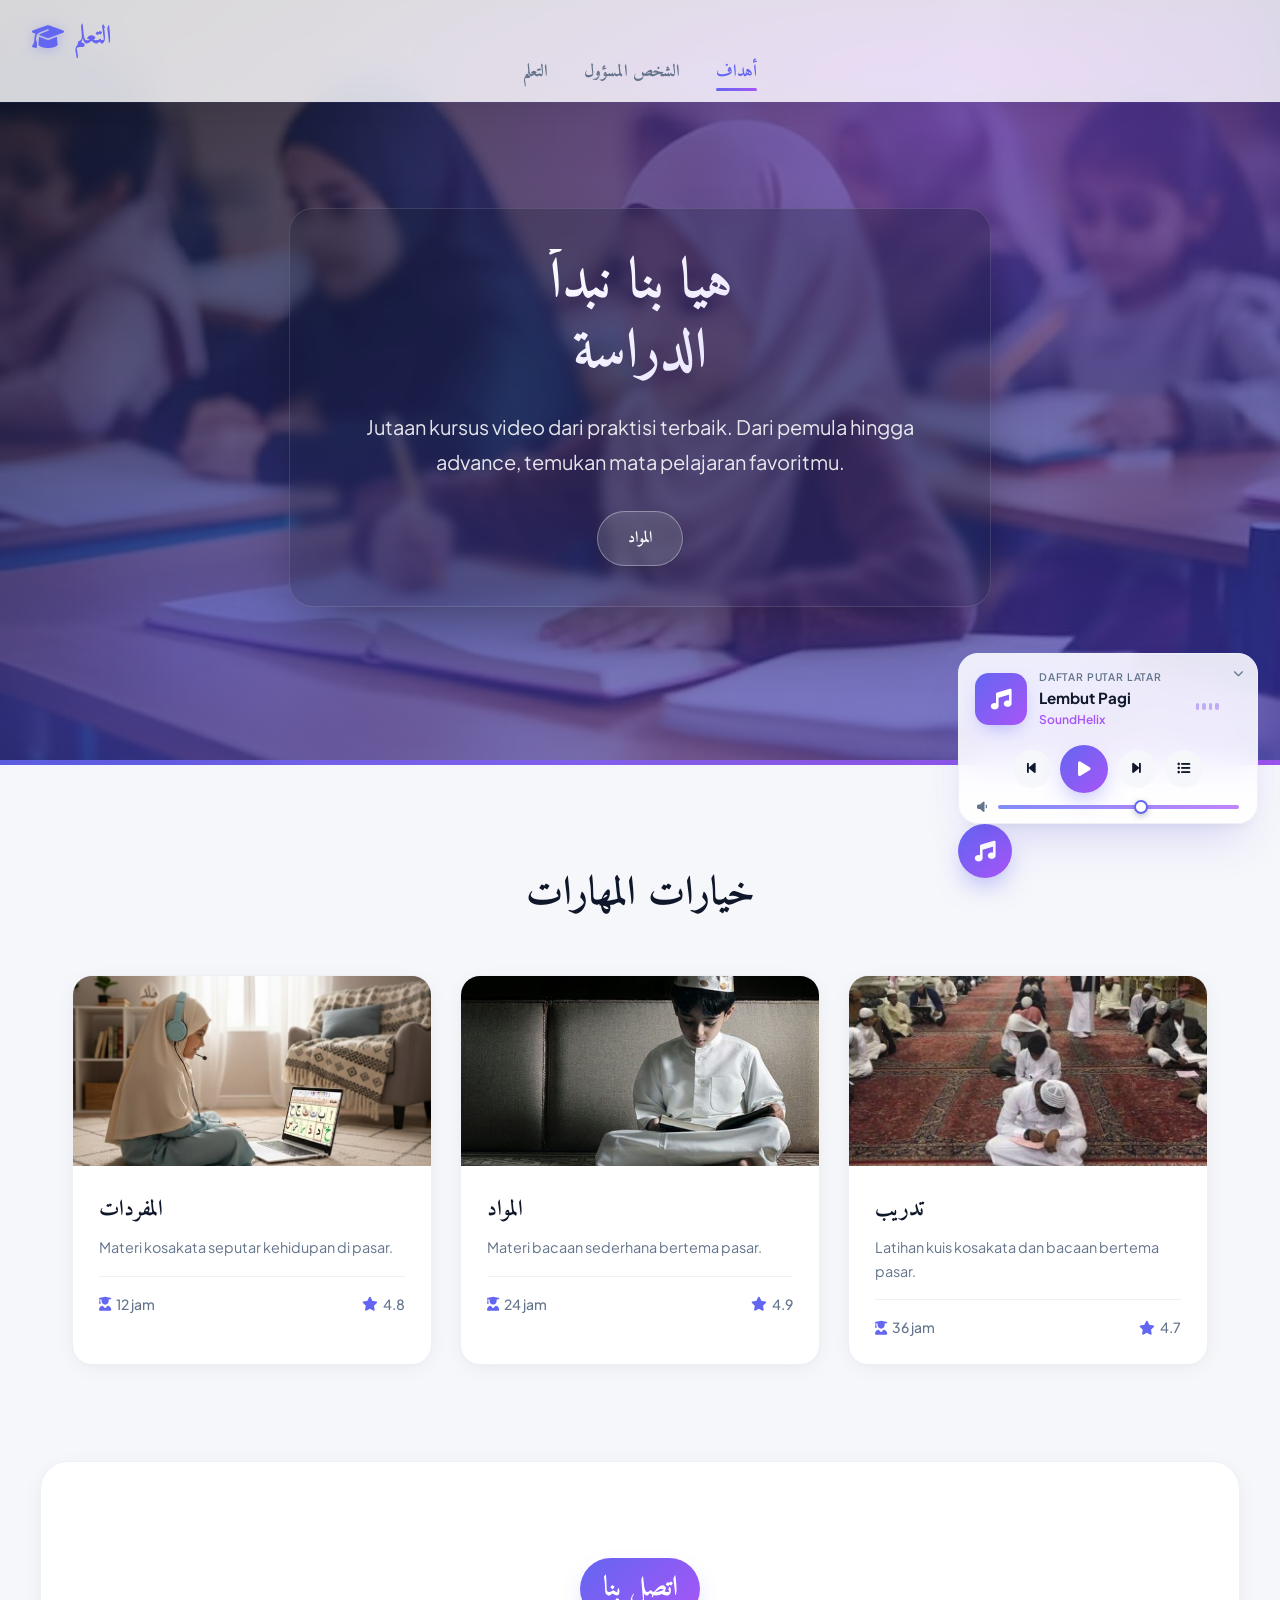
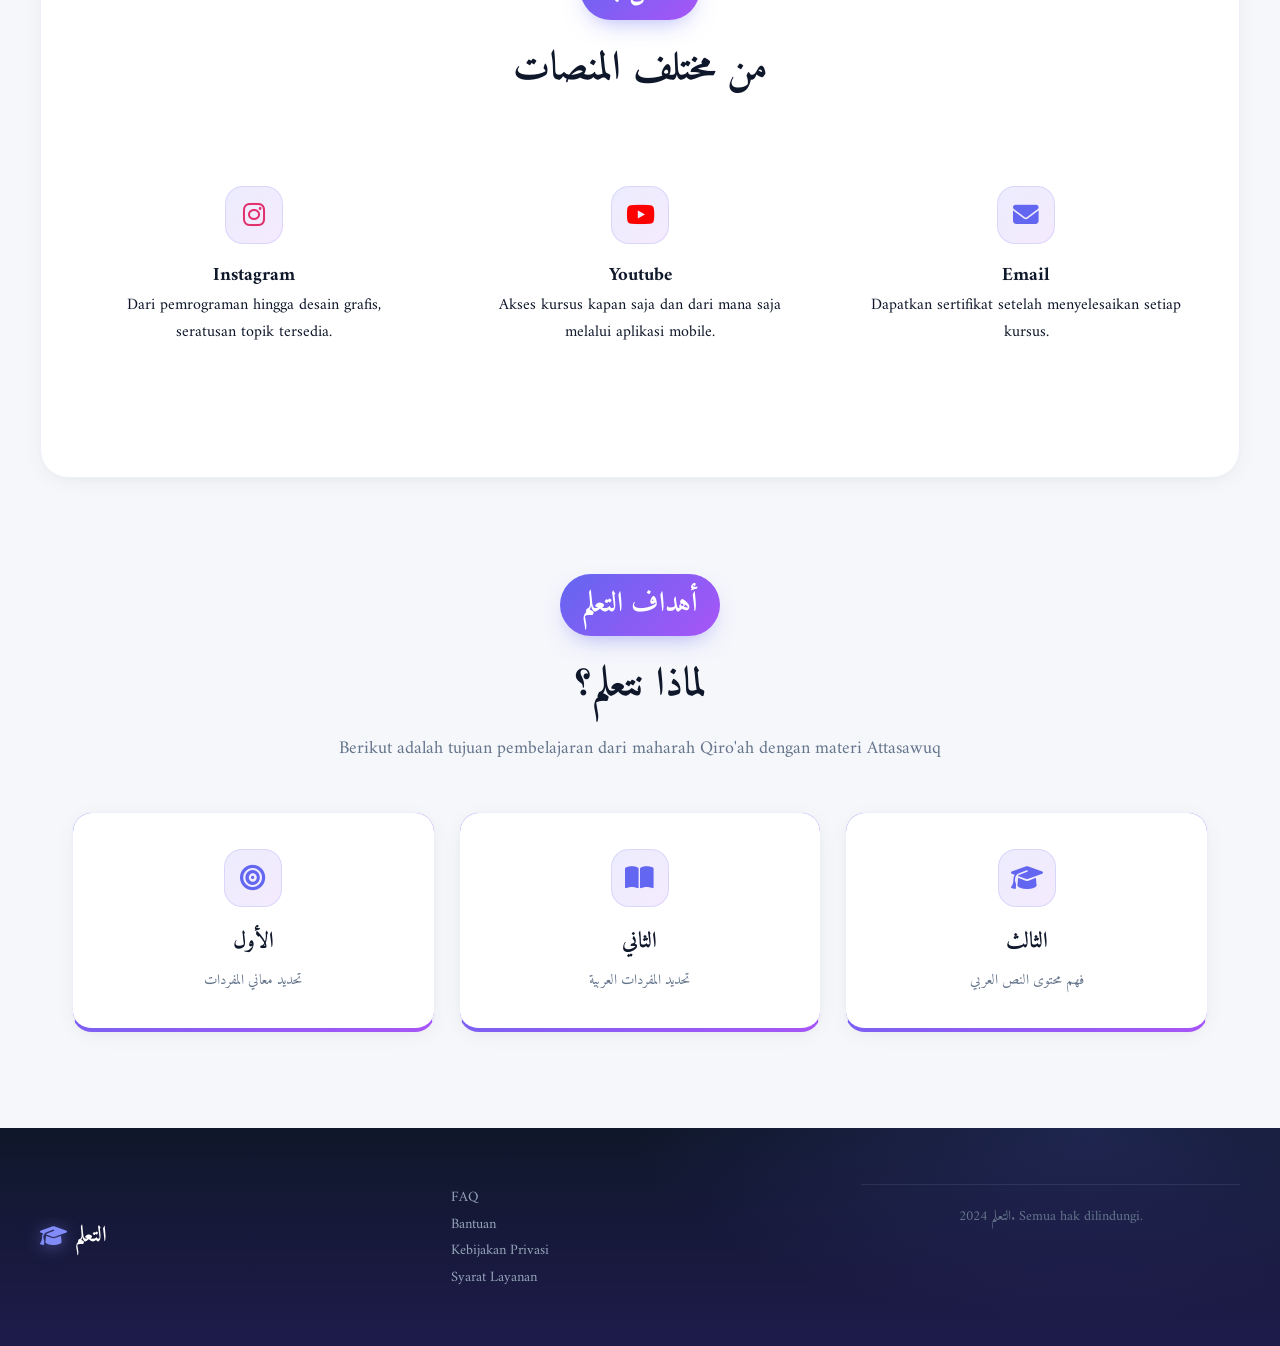
==== index.html @ 8957073c "first commit" ====
<!DOCTYPE html>
<html lang="id">
<head>
    <meta charset="UTF-8">
    <meta name="viewport" content="width=device-width, initial-scale=1.0">
    <title>Belajar Bersama - Platform Pembelajaran</title>
    <link rel="stylesheet" href="css/style.css">
    <link rel="stylesheet" href="https://cdnjs.cloudflare.com/ajax/libs/font-awesome/6.4.0/css/all.min.css">
</head>
<body>
    <!-- Navigation -->
    <nav class="navbar">
        <div class="logo">
            <i class="fa-solid fa-graduation-cap"></i>
            التعلم
        </div>
        <ul class="nav-links">
            <li><a href="#courses">التعلم</a></li>
            <li><a href="#features">الشخص المسؤول</a></li>
            <li><a href="#about">أهداف</a></li>
        </ul>
    </nav>

    <!-- Hero Section -->
    <header class="hero">
        <div class="hero-content">
            <h1> هيا بنا نبدأ <br> الدراسة </h1>
            <p>Jutaan kursus video dari praktisi terbaik. Dari pemula hingga advance, temukan mata pelajaran favoritmu.</p>
            <div class="hero-buttons">
                <a href="#courses" class="btn-primary">المواد</a>
            </div>
    </header>

    <!-- Courses Section -->
    <section class="courses" id="courses">
        <div class="section-header">
            <h2>خيارات المهارات</h2>
        </div>
        <div class="courses-grid">
            <article class="course-card">
                <a href="kosakata-pasar.html" class="course-link">
                    <div class="course-image">
                        <img src="images/Istima'.jpeg" alt="المفردات" style="width: 100%; height: 100%; object-fit: cover;">
                    </div>
                    <div class="course-info">
                        <h3>المفردات</h3>
                        <p>Materi kosakata seputar kehidupan di pasar.</p>
                        <div class="course-meta">
                            <span><i class="fa-solid fa-user-graduate"></i> 12 jam</span>
                            <span><i class="fa-solid fa-star"></i> 4.8</span>
                        </div>
                    </div>
                </a>
            </article>
            <article class="course-card">
                <a href="bacaan-pasar.html" class="course-link">
                    <div class="course-image">
                        <img src="images/Qiro'ah.jpeg" alt="المواد" style="width: 100%; height: 100%; object-fit: cover;">
                    </div>
                    <div class="course-info">
                        <h3>المواد</h3>
                        <p>Materi bacaan sederhana bertema pasar.</p>
                        <div class="course-meta">
                            <span><i class="fa-solid fa-user-graduate"></i> 24 jam</span>
                            <span><i class="fa-solid fa-star"></i> 4.9</span>
                        </div>
                    </div>
                </a>
            </article>
            <article class="course-card">
                <a href="latihan-pasar.html" class="course-link">
                    <div class="course-image">
                        <img src="images/Latihan.jpeg" alt="تدريب" style="width: 100%; height: 100%; object-fit: cover;">
                    </div>
                    <div class="course-info">
                        <h3>تدريب</h3>
                        <p>Latihan kuis kosakata dan bacaan bertema pasar.</p>
                        <div class="course-meta">
                            <span><i class="fa-solid fa-user-graduate"></i> 36 jam</span>
                            <span><i class="fa-solid fa-star"></i> 4.7</span>
                        </div>
                    </div>
                </a>
            </article>
        </div>
    </section>

    <!-- Features Section -->
    <section class="features" id="features">
        <div class="section-header">
            <span class="section-tag">اتصل بنا</span>
            <h2>من مختلف المنصات</h2>
        </div>
        <div class="features-grid">
            <div class="feature-card">
                <a href="https://www.instagram.com/mpba.b_2526/" class="feature-link">
                    <div class="feature-icon">
                        <i class="fa-brands fa-instagram"></i>
                    </div>
                    <h3>Instagram</h3>
                    <p>Dari pemrograman hingga desain grafis, seratusan topik tersedia.</p>
                </a>
            </div>
            <div class="feature-card">
                <a href="https://www.youtube.com/@mpbaB2025-i2n" class="feature-link">
                    <div class="feature-icon">
                        <i class="fa-brands fa-youtube"></i>
                    </div>
                    <h3>Youtube</h3>
                    <p>Akses kursus kapan saja dan dari mana saja melalui aplikasi mobile.</p>
                </a>
            </div>
            <div class="feature-card">
                <a href="mailto:25mpba@gmail.com" class="feature-link">
                    <div class="feature-icon">
                        <i class="fa-solid fa-envelope"></i>
                    </div>
                    <h3>Email</h3>
                    <p>Dapatkan sertifikat setelah menyelesaikan setiap kursus.</p>
                </a>
            </div>
        </div>
    </section>

    <!-- About Section -->
    <section class="about" id="about">
        <div class="section-header">
            <span class="section-tag">أهداف التعلم</span>
            <h2>لماذا نتعلم؟</h2>
            <p class="about-intro">Berikut adalah tujuan pembelajaran dari maharah Qiro'ah dengan materi Attasawuq</p>
        </div>
        <div class="about-grid">
            <div class="about-card">
                <div class="feature-icon">
                    <i class="fa-solid fa-bullseye"></i>
                </div>
                <h3>الأول</h3>
                <p>تحديد معاني المفردات</p>
            </div>
            <div class="about-card">
                <div class="feature-icon">
                    <i class="fa-solid fa-book-open"></i>
                </div>
                <h3>الثاني</h3>
                <p>تحديد المفردات العربية</p>
            </div>
            <div class="about-card">
                <div class="feature-icon">
                    <i class="fa-solid fa-graduation-cap"></i>
                </div>
                <h3>الثالث</h3>
                <p>فهم محتوى النص العربي</p>
            </div>
        </div>
    </section>

    <!-- Footer -->
    <footer>
        <div class="footer-content">
            <div class="footer-logo">
                <i class="fa-solid fa-graduation-cap"></i>
                التعلم
            </div>
            <ul class="footer-links">
                <li><a href="#">FAQ</a></li>
                <li><a href="#">Bantuan</a></li>
                <li><a href="#">Kebijakan Privasi</a></li>
                <li><a href="#">Syarat Layanan</a></li>
            </ul>
            <p class="footer-copyright">2024 التعلم. Semua hak dilindungi.</p>
        </div>
    </footer>

    <nav class="nav-toggle" id="navToggle">
        <span></span>
        <span></span>
        <span></span>
    </nav>

    <script>
        // Mobile navigation toggle
        const navToggle = document.querySelector('.nav-toggle');
        const navLinks = document.querySelector('.nav-links');

        if (navToggle) {
            navToggle.addEventListener('click', () => {
                navLinks.classList.toggle('active');
            });
        }

        // Navbar: tandai menu aktif saat diklik
        const navAnchors = document.querySelectorAll('.nav-links a[href^="#"]:not([href="#"])');

        navAnchors.forEach((anchor) => {
            anchor.addEventListener('click', function () {
                navAnchors.forEach((a) => a.classList.remove('active'));
                this.classList.add('active');
            });
        });

        // Scroll spy: sorot menu otomatis sesuai section yang sedang terlihat
        const spySections = document.querySelectorAll('#courses, #features, #about');

        const observer = new IntersectionObserver((entries) => {
            entries.forEach((entry) => {
                if (entry.isIntersecting) {
                    const id = entry.target.id;
                    navAnchors.forEach((a) => {
                        a.classList.toggle('active', a.getAttribute('href') === '#' + id);
                    });
                }
            });
        }, { rootMargin: '-45% 0px -45% 0px' });

        spySections.forEach((section) => observer.observe(section));
    </script>
    <script src="js/music-player.js"></script>
</body>
</html>
---- css/style.css ----
/* ============================================================
   SISTEM DESAIN — Belajar Bersama
   Font: Amiri (Arab) + Plus Jakarta Sans (Latin)
   ============================================================ */
@import url('https://fonts.googleapis.com/css2?family=Amiri:wght@400;700&family=Plus+Jakarta+Sans:wght@400;500;600;700;800&display=swap');

:root {
    /* Warna brand */
    --primary-color: #6366f1;
    --primary-deep: #4f46e5;
    --secondary-color: #a855f7;
    --accent-color: #ec4899;
    --bg-color: #f6f7fb;
    --text-color: #0f172a;
    --text-light: #64748b;
    --card-bg: #ffffff;
    --border-soft: #eef0f8;

    /* Gradien brand */
    --gradient: linear-gradient(135deg, #6366f1 0%, #a855f7 100%);
    --gradient-soft: linear-gradient(135deg, rgba(99,102,241,0.12), rgba(168,85,247,0.12));

    /* Bayangan lembut berlapis */
    --shadow: 0 4px 24px -6px rgba(15, 23, 42, 0.08), 0 2px 8px -4px rgba(15, 23, 42, 0.04);
    --shadow-lg: 0 24px 48px -16px rgba(79, 70, 229, 0.22), 0 8px 16px -8px rgba(15, 23, 42, 0.08);

    /* Kurva transisi halus */
    --ease: cubic-bezier(0.22, 1, 0.36, 1);
}

* {
    box-sizing: border-box;
    margin: 0;
    padding: 0;
}

html {
    font-family: 'Plus Jakarta Sans', 'Segoe UI', Tahoma, Geneva, Verdana, sans-serif;
    scroll-behavior: smooth;
    scroll-padding-top: 90px; /* anchor tidak tertutup navbar */
}

body {
    background-color: var(--bg-color);
    color: var(--text-color);
    line-height: 1.65;
    -webkit-font-smoothing: antialiased;
}

/* Seleksi teks & fokus aksesibel */
::selection {
    background: #c7d2fe;
    color: #1e1b4b;
}

a:focus-visible,
button:focus-visible,
input:focus-visible,
label.quiz-option:focus-within {
    outline: 3px solid rgba(99, 102, 241, 0.45);
    outline-offset: 2px;
    border-radius: 8px;
}

/* Scrollbar kustom */
::-webkit-scrollbar {
    width: 10px;
}
::-webkit-scrollbar-track {
    background: #eef0f8;
}
::-webkit-scrollbar-thumb {
    background: linear-gradient(#818cf8, #c084fc);
    border-radius: 999px;
    border: 2px solid #eef0f8;
}

/* ============================================================
   NAVBAR — kaca buram modern
   ============================================================ */
.navbar {
    background: rgba(255, 255, 255, 0.82);
    backdrop-filter: blur(16px) saturate(180%);
    -webkit-backdrop-filter: blur(16px) saturate(180%);
    padding: 1rem 2rem;
    box-shadow: 0 1px 0 rgba(99, 102, 241, 0.08), 0 8px 32px -12px rgba(15, 23, 42, 0.1);
    position: fixed;
    width: 100%;
    top: 0;
    z-index: 100;
}

.navbar-container {
    max-width: 1200px;
    margin: 0 auto;
    display: flex;
    justify-content: space-between;
    align-items: center;
}

/* Memaksa area logo dan tombol mengambil porsi yang sama,
   sehingga bagian .nav-links terdorong sempurna ke tengah */
.logo {
    flex: 1;
    font-size: 1.6rem;
    font-weight: 700;
    display: flex;
    align-items: center;
    gap: 0.6rem;
    font-family: 'Amiri', serif;
    background: var(--gradient);
    -webkit-background-clip: text;
    -webkit-text-fill-color: transparent;
    background-clip: text;
}

.logo i {
    -webkit-text-fill-color: var(--primary-color);
    filter: drop-shadow(0 2px 6px rgba(99, 102, 241, 0.35));
}

.nav-links {
    display: flex;
    gap: 2.25rem;
    list-style: none;
    justify-content: center;
    flex: 2;
    font-family: 'Amiri', serif;
}

/* Mengatur agar tombol login mentok ke kanan */
.navbar-container .btn-login,
.navbar-container div:last-child {
    flex: 1;
    display: flex;
    justify-content: flex-end;
}

.nav-toggle {
    display: none;
    flex-direction: column;
    gap: 5px;
    cursor: pointer;
    padding: 0.5rem;
}

.nav-toggle span {
    display: block;
    width: 25px;
    height: 3px;
    background: var(--gradient);
    border-radius: 999px;
    transition: all 0.3s ease;
}

.nav-toggle span:nth-child(1) {
    transform: rotate(45deg) translate(5px, 5px);
}

.nav-toggle span:nth-child(2) {
    opacity: 0;
}

.nav-toggle span:nth-child(3) {
    transform: rotate(-45deg) translate(7px, -6px);
}

@media (max-width: 768px) {
    .nav-links {
        display: none;
        position: absolute;
        top: 100%;
        left: 0;
        width: 100%;
        background: rgba(255, 255, 255, 0.95);
        backdrop-filter: blur(16px);
        -webkit-backdrop-filter: blur(16px);
        padding: 1.25rem;
        flex-direction: column;
        gap: 1rem;
        box-shadow: 0 16px 32px -12px rgba(15, 23, 42, 0.15);
    }

    .nav-links.active {
        display: flex;
    }

    .nav-toggle {
        display: flex;
    }
}

.nav-links a {
    text-decoration: none;
    color: var(--text-light);
    font-weight: 600;
    font-size: 1.0625rem;
    transition: color 0.3s var(--ease);
    position: relative;
    padding-bottom: 4px;
}

/* Garis bawah animasi dari tengah */
.nav-links a::after {
    content: '';
    position: absolute;
    bottom: 0;
    left: 0;
    width: 100%;
    height: 2.5px;
    background: var(--gradient);
    border-radius: 999px;
    transform: scaleX(0);
    transform-origin: center;
    transition: transform 0.3s var(--ease);
}

.nav-links a:hover {
    color: var(--primary-color);
}

.nav-links a:hover::after {
    transform: scaleX(1);
}

/* Menu aktif (terpilih) — tetap tersorot meski kursor berpindah */
.nav-links a.active {
    color: var(--primary-color);
    font-weight: 700;
}

.nav-links a.active::after {
    transform: scaleX(1);
    height: 3px;
}

/* Sembunyikan tombol login (tidak dipakai lagi) */
.btn-login,
.nav-links .btn-login,
.navbar-container .btn-login,
.navbar-container div:last-child {
    display: none;
}

/* ============================================================
   HERO — foto dengan lapisan gradien bertingkat
   ============================================================ */
.hero {
    /* Lapisan: sorotan ungu + gelap agar teks terbaca + foto */
    background-image:
        radial-gradient(1100px 520px at 75% 15%, rgba(168, 85, 247, 0.4), transparent 62%),
        radial-gradient(800px 420px at 15% 85%, rgba(99, 102, 241, 0.35), transparent 60%),
        linear-gradient(160deg, rgba(15, 23, 42, 0.78) 0%, rgba(67, 56, 202, 0.6) 100%),
        url('../images/1098033952929674237.jpeg');
    background-size: cover;
    background-repeat: no-repeat;
    background-position: center;

    display: flex;
    align-items: center;
    padding: 120px 50px 70px;
    min-height: 85vh;
    color: white;
    position: relative;
    overflow: hidden;
}

/* Garis dekoratif halus di dasar hero */
.hero::after {
    content: '';
    position: absolute;
    bottom: 0;
    left: 0;
    right: 0;
    height: 5px;
    background: var(--gradient);
    opacity: 0.85;
}

.hero-content {
    max-width: 800px;
    margin: 0 auto;
    text-align: center;
    padding: 2.5rem;
    background: rgba(15, 23, 42, 0.25);
    backdrop-filter: blur(6px);
    -webkit-backdrop-filter: blur(6px);
    border: 1px solid rgba(255, 255, 255, 0.12);
    border-radius: 24px;
    box-shadow: 0 32px 64px -24px rgba(0, 0, 0, 0.45);
}

.hero-content h1 {
    font-size: 3.5rem;
    line-height: 1.25;
    margin-bottom: 1.25rem;
    font-weight: 800;
    background: linear-gradient(135deg, #ffffff 20%, #ddd6fe 100%);
    -webkit-background-clip: text;
    -webkit-text-fill-color: transparent;
    background-clip: text;
    font-family: 'Amiri', serif;
    text-shadow: none;
}

.hero-content p {
    font-size: 1.25rem;
    margin-bottom: 2rem;
    max-width: 620px;
    margin-left: auto;
    margin-right: auto;
    color: rgba(255, 255, 255, 0.88);
    line-height: 1.75;
}

.hero-buttons {
    display: flex;
    gap: 1rem;
    justify-content: center;
    flex-wrap: wrap;
}

.btn-primary {
    background: rgba(255, 255, 255, 0.14);
    color: white;
    padding: 0.85rem 1.9rem;
    border-radius: 999px;
    font-weight: 600;
    text-decoration: none;
    backdrop-filter: blur(10px);
    border: 1px solid rgba(255, 255, 255, 0.35);
    transition: all 0.35s var(--ease);
    font-family: 'Amiri', serif;
    box-shadow: 0 8px 24px -8px rgba(0, 0, 0, 0.3);
}

.btn-primary:hover {
    transform: translateY(-3px);
    background: rgba(255, 255, 255, 0.24);
    box-shadow: 0 16px 32px -10px rgba(0, 0, 0, 0.35);
}

/* Hero Image */
.hero-img {
    width: 100%;
    max-width: 500px;
    margin: 0 auto;
    display: block;
}

.hero-img svg {
    width: 100%;
    height: auto;
    filter: drop-shadow(0 20px 20px rgba(0, 0, 0, 0.2));
}

/* ============================================================
   HEADER HALAMAN MATERI (vocab-hero)
   ============================================================ */
.vocab-hero {
    background:
        radial-gradient(700px 320px at 85% 0%, rgba(236, 72, 153, 0.28), transparent 60%),
        radial-gradient(600px 300px at 10% 100%, rgba(99, 102, 241, 0.4), transparent 60%),
        linear-gradient(135deg, #4f46e5 0%, #7c3aed 55%, #a855f7 100%);
    padding: 8.5rem 2rem 4.5rem;
    text-align: center;
    color: white;
    position: relative;
    overflow: hidden;
}

/* Garis gradien di dasar header */
.vocab-hero::after {
    content: '';
    position: absolute;
    bottom: 0;
    left: 0;
    right: 0;
    height: 4px;
    background: linear-gradient(90deg, #ec4899, #a855f7, #6366f1);
}

.vocab-hero-content {
    max-width: 720px;
    margin: 0 auto;
    position: relative;
}

.vocab-hero h1 {
    font-size: 3.125rem;
    font-weight: 800;
    margin: 1.1rem 0;
    font-family: 'Amiri', serif;
    background: linear-gradient(135deg, #ffffff 30%, #e9d5ff 100%);
    -webkit-background-clip: text;
    -webkit-text-fill-color: transparent;
    background-clip: text;
}

.vocab-hero p {
    font-size: 1.125rem;
    margin-bottom: 2rem;
    color: rgba(255, 255, 255, 0.88);
    line-height: 1.75;
}

.btn-return {
    display: inline-flex;
    align-items: center;
    gap: 0.5rem;
    background: rgba(255, 255, 255, 0.14);
    color: white;
    padding: 0.85rem 1.9rem;
    border-radius: 999px;
    font-weight: 600;
    text-decoration: none;
    backdrop-filter: blur(10px);
    border: 1px solid rgba(255, 255, 255, 0.35);
    transition: all 0.35s var(--ease);
    box-shadow: 0 8px 24px -8px rgba(0, 0, 0, 0.25);
}

.btn-return:hover {
    background: rgba(255, 255, 255, 0.26);
    transform: translateY(-3px);
}

/* ============================================================
   JUDUL SECTION & TAG
   ============================================================ */
.section-header {
    text-align: center;
    margin-bottom: 3rem;
}

.section-tag {
    display: inline-block;
    padding: 0.5rem 1.4rem;
    background: var(--gradient);
    color: white;
    border-radius: 999px;
    font-size: 1.75rem;
    font-weight: 700;
    text-transform: uppercase;
    margin-bottom: 1rem;
    box-shadow: 0 10px 24px -10px rgba(99, 102, 241, 0.55);
    font-family: 'Amiri', serif;
}

.section-header h2 {
    font-size: 2.5rem;
    margin-bottom: 0.5rem;
    font-family: 'Amiri', serif;
    color: var(--text-color);
}

/* ============================================================
   COURSES
   ============================================================ */
.courses {
    padding: 6rem 2rem;
    max-width: 1200px;
    margin: 0 auto;
}

.courses-grid {
    display: grid;
    grid-template-columns: repeat(auto-fit, minmax(300px, 1fr));
    gap: 1.75rem;
}

.course-card {
    background-color: var(--card-bg);
    border-radius: 20px;
    overflow: hidden;
    box-shadow: var(--shadow);
    border: 1px solid var(--border-soft);
    transition: transform 0.35s var(--ease), box-shadow 0.35s var(--ease);
}

.course-card:hover {
    transform: translateY(-8px);
    box-shadow: var(--shadow-lg);
}

/* Link yang membungkus seluruh isi kartu kursus */
.course-link {
    display: block;
    text-decoration: none;
    color: inherit;
}

.course-link:hover {
    color: inherit;
}

.course-image {
    height: 190px;
    background: linear-gradient(135deg, #eef2ff, #faf5ff);
    display: flex;
    align-items: center;
    justify-content: center;
    color: var(--text-light);
    font-size: 2rem;
    position: relative;
    overflow: hidden;
}

/* Kilau halus pada area gambar */
.course-image::after {
    content: '';
    position: absolute;
    inset: 0;
    background: radial-gradient(400px 160px at 80% 0%, rgba(168, 85, 247, 0.12), transparent 70%);
}

.course-image img {
    position: relative;
    z-index: 1;
}

.course-image i {
    margin: 0;
    position: relative;
    z-index: 1;
}

.course-info {
    padding: 1.6rem 1.6rem 1.5rem;
}

.course-info h3 {
    font-size: 1.375rem;
    margin-bottom: 0.5rem;
    color: var(--text-color);
    font-family: 'Amiri', serif;
}

.course-info p {
    color: var(--text-light);
    font-size: 0.9rem;
    margin-bottom: 1rem;
}

.course-meta {
    display: flex;
    justify-content: space-between;
    align-items: center;
    margin-top: 1rem;
    padding-top: 1rem;
    border-top: 1px solid var(--border-soft);
}

.course-meta span {
    display: flex;
    align-items: center;
    gap: 0.35rem;
    color: var(--text-light);
    font-size: 0.875rem;
    font-weight: 500;
}

.course-meta span i {
    color: var(--primary-color);
}

/* ============================================================
   FEATURES
   ============================================================ */
.features {
    padding: 6rem 2rem;
    max-width: 1200px;
    margin: 0 auto;
    background-color: var(--card-bg);
    font-family: 'Amiri', serif;
    border-radius: 28px;
    box-shadow: var(--shadow);
    border: 1px solid var(--border-soft);
}

.features-grid {
    display: grid;
    grid-template-columns: repeat(auto-fit, minmax(250px, 1fr));
    gap: 1.5rem;
    margin-top: 3rem;
}

.feature-card {
    text-align: center;
    padding: 2.25rem 1.5rem;
    border-radius: 20px;
    transition: background-color 0.35s var(--ease), transform 0.35s var(--ease), box-shadow 0.35s var(--ease);
}

.feature-card:hover {
    background: var(--gradient-soft);
    transform: translateY(-6px);
    box-shadow: var(--shadow);
}

/* Link yang membungkus seluruh isi kartu fitur */
.feature-link {
    display: block;
    text-decoration: none;
    color: inherit;
}

.feature-link:hover {
    color: inherit;
}

.feature-icon {
    width: 58px;
    height: 58px;
    margin: 0 auto 1.1rem;
    background: var(--gradient-soft);
    border: 1px solid rgba(99, 102, 241, 0.16);
    border-radius: 18px;
    display: flex;
    align-items: center;
    justify-content: center;
    transition: transform 0.35s var(--ease), box-shadow 0.35s var(--ease);
}

.feature-card:hover .feature-icon,
.about-card:hover .feature-icon {
    transform: scale(1.08) rotate(-3deg);
    box-shadow: 0 12px 24px -10px rgba(99, 102, 241, 0.45);
}

.feature-icon i {
    font-size: 1.6rem;
    color: var(--primary-color);
}

/* Warna brand untuk ikon sosial media */
.feature-icon .fa-instagram {
    color: #E1306C;
}

.feature-icon .fa-youtube {
    color: #FF0000;
}

/* ============================================================
   ABOUT
   ============================================================ */
.about {
    padding: 6rem 2rem;
    max-width: 1200px;
    margin: 0 auto;
    font-family: 'Amiri', serif;
}

.about-intro {
    max-width: 700px;
    margin: 1rem auto 0;
    color: var(--text-light);
    font-size: 1.125rem;
}

.about-grid {
    display: grid;
    grid-template-columns: repeat(auto-fit, minmax(250px, 1fr));
    gap: 1.5rem;
    margin-top: 3rem;
}

.about-card {
    background-color: var(--card-bg);
    border-radius: 20px;
    padding: 2.25rem 1.75rem;
    text-align: center;
    box-shadow: var(--shadow);
    border: 1px solid var(--border-soft);
    border-bottom: 4px solid transparent;
    background-image: linear-gradient(var(--card-bg), var(--card-bg)), var(--gradient);
    background-origin: border-box;
    background-clip: padding-box, border-box;
    transition: transform 0.35s var(--ease), box-shadow 0.35s var(--ease);
}

.about-card:hover {
    transform: translateY(-6px);
    box-shadow: var(--shadow-lg);
}

.about-card h3 {
    font-size: 1.375rem;
    margin-bottom: 0.5rem;
    color: var(--text-color);
    font-family: 'Amiri', serif; /* Judul Arab di kartu selaras dengan font Amiri */
}

.about-card p {
    color: var(--text-light);
    font-size: 0.9rem;
}

/* ============================================================
   KOSAKATAN — kartu
   ============================================================ */
.vocab-section {
    max-width: 1200px;
    margin: 0 auto;
    padding: 4.5rem 2rem;
}

.vocab-group {
    margin-bottom: 4.5rem;
}

.vocab-group .section-header h2 {
    font-family: 'Amiri', serif;
    display: flex;
    align-items: center;
    justify-content: center;
    gap: 0.75rem;
}

.vocab-group .section-header h2 i {
    background: var(--gradient);
    -webkit-background-clip: text;
    background-clip: text;
    -webkit-text-fill-color: transparent;
    font-size: 1.75rem;
}

.vocab-group-desc {
    color: var(--text-light);
    font-size: 1.125rem;
}

.vocab-grid {
    display: grid;
    grid-template-columns: repeat(auto-fit, minmax(200px, 1fr));
    gap: 1.1rem;
    margin-top: 2rem;
}

.vocab-card {
    position: relative;
    background-color: var(--card-bg);
    border-radius: 16px;
    padding: 1.6rem 1rem;
    text-align: center;
    box-shadow: var(--shadow);
    display: flex;
    flex-direction: column;
    gap: 0.35rem;
    overflow: hidden;
    transition: transform 0.35s var(--ease), box-shadow 0.35s var(--ease);
}

/* Pita gradien di bawah kartu */
.vocab-card::after {
    content: '';
    position: absolute;
    bottom: 0;
    left: 0;
    right: 0;
    height: 4px;
    background: var(--gradient);
}

.vocab-card:hover {
    transform: translateY(-6px);
    box-shadow: var(--shadow-lg);
}

.vocab-ar {
    font-family: 'Amiri', serif;
    font-size: 1.85rem;
    font-weight: 700;
    color: var(--text-color);
    direction: rtl;
}

.vocab-latin {
    font-size: 0.875rem;
    font-style: italic;
    color: var(--secondary-color);
    font-weight: 500;
}

.vocab-id {
    font-size: 1rem;
    font-weight: 600;
    color: var(--text-light);
    padding-top: 0.5rem;
    border-top: 1px solid var(--border-soft);
}

.vocab-footer-nav {
    text-align: center;
    margin-top: 2.5rem;
}

.vocab-footer-nav .btn-primary {
    background: var(--gradient);
    color: white;
    display: inline-flex;
    align-items: center;
    gap: 0.5rem;
    border: none;
    backdrop-filter: none;
    box-shadow: 0 12px 28px -10px rgba(99, 102, 241, 0.55);
}

.vocab-footer-nav .btn-primary:hover {
    background: var(--gradient);
    filter: brightness(1.08);
    box-shadow: 0 16px 36px -10px rgba(99, 102, 241, 0.65);
}

/* ============================================================
   KARTU PEMILIHAN LEVEL
   ============================================================ */
.level-grid {
    display: grid;
    grid-template-columns: repeat(auto-fit, minmax(280px, 1fr));
    gap: 1.75rem;
    margin-top: 2rem;
}

.level-card {
    display: flex;
    flex-direction: column;
    align-items: center;
    text-align: center;
    gap: 0.8rem;
    background-color: var(--card-bg);
    border-radius: 22px;
    padding: 2.75rem 1.75rem;
    text-decoration: none;
    color: inherit;
    box-shadow: var(--shadow);
    border: 1px solid var(--border-soft);
    position: relative;
    overflow: hidden;
    transition: transform 0.35s var(--ease), box-shadow 0.35s var(--ease);
}

/* Pita gradien di puncak kartu */
.level-card::before {
    content: '';
    position: absolute;
    top: 0;
    left: 0;
    right: 0;
    height: 5px;
    background: var(--gradient);
}

.level-card:hover {
    transform: translateY(-8px);
    box-shadow: var(--shadow-lg);
    color: inherit;
}

.level-basic::before {
    background: linear-gradient(90deg, #22c55e, #86efac);
}

.level-medium::before {
    background: linear-gradient(90deg, #f59e0b, #fcd34d);
}

.level-advanced::before {
    background: linear-gradient(90deg, #ef4444, #fca5a5);
}

.level-icon {
    width: 72px;
    height: 72px;
    border-radius: 22px;
    background-color: var(--bg-color);
    display: flex;
    align-items: center;
    justify-content: center;
    font-size: 1.9rem;
    color: var(--primary-color);
    transition: transform 0.35s var(--ease);
}

.level-card:hover .level-icon {
    transform: scale(1.1) rotate(-4deg);
}

.level-basic .level-icon {
    background-color: #f0fdf4;
    color: #16a34a;
}

.level-medium .level-icon {
    background-color: #fffbeb;
    color: #d97706;
}

.level-advanced .level-icon {
    background-color: #fef2f2;
    color: #dc2626;
}

.level-badge {
    display: inline-block;
    padding: 0.4rem 1.1rem;
    border-radius: 999px;
    font-size: 0.875rem;
    font-weight: 700;
    font-family: 'Amiri', serif;
    color: white;
    background: var(--gradient);
    box-shadow: 0 8px 20px -8px rgba(99, 102, 241, 0.5);
}

.level-basic .level-badge {
    background: linear-gradient(135deg, #16a34a, #4ade80);
    box-shadow: 0 8px 20px -8px rgba(22, 163, 74, 0.5);
}

.level-medium .level-badge {
    background: linear-gradient(135deg, #d97706, #fbbf24);
    box-shadow: 0 8px 20px -8px rgba(217, 119, 6, 0.5);
}

.level-advanced .level-badge {
    background: linear-gradient(135deg, #dc2626, #f87171);
    box-shadow: 0 8px 20px -8px rgba(220, 38, 38, 0.5);
}

.level-card h3 {
    font-size: 1.4rem;
    color: var(--text-color);
}

.level-card p {
    color: var(--text-light);
    font-size: 0.9375rem;
    line-height: 1.65;
}

.level-meta {
    display: inline-flex;
    align-items: center;
    gap: 0.4rem;
    margin-top: 0.5rem;
    padding: 0.45rem 1.1rem;
    border-radius: 999px;
    background-color: var(--bg-color);
    color: var(--text-light);
    font-size: 0.875rem;
    font-weight: 600;
}

/* ============================================================
   BACAAN — daftar kalimat bernomor
   ============================================================ */
.reading-list {
    display: flex;
    flex-direction: column;
    gap: 1rem;
    margin-top: 2rem;
}

.reading-item {
    position: relative;
    display: flex;
    align-items: center;
    gap: 1.25rem;
    background-color: var(--card-bg);
    border-radius: 16px;
    padding: 1.3rem 1.6rem;
    box-shadow: var(--shadow);
    border: 1px solid var(--border-soft);
    transition: transform 0.3s var(--ease), box-shadow 0.3s var(--ease);
}

/* Pita gradien di sisi kanan */
.reading-item::after {
    content: '';
    position: absolute;
    top: 12px;
    bottom: 12px;
    right: 0;
    width: 4px;
    border-radius: 999px;
    background: var(--gradient);
}

.reading-item:hover {
    transform: translateX(-6px);
    box-shadow: var(--shadow-lg);
}

.reading-number {
    min-width: 42px;
    height: 42px;
    border-radius: 14px;
    background: var(--gradient);
    color: white;
    font-weight: 700;
    display: flex;
    align-items: center;
    justify-content: center;
    flex-shrink: 0;
    box-shadow: 0 8px 16px -8px rgba(99, 102, 241, 0.5);
}

.reading-text {
    display: flex;
    flex-direction: column;
    gap: 0.25rem;
}

.reading-ar {
    font-family: 'Amiri', serif;
    font-size: 1.5rem;
    font-weight: 700;
    color: var(--text-color);
    direction: rtl;
    text-align: right;
}

.reading-id {
    color: var(--text-light);
    font-size: 1rem;
}

/* ============================================================
   DIALOG — gelembung percakapan
   ============================================================ */
.dialogue {
    margin-top: 2rem;
    display: flex;
    flex-direction: column;
    gap: 1rem;
}

.dialogue-line {
    max-width: 78%;
    padding: 1.1rem 1.5rem;
    border-radius: 20px;
    box-shadow: var(--shadow);
    border: 1px solid transparent;
    transition: transform 0.3s var(--ease);
}

.dialogue-line:hover {
    transform: translateY(-2px);
}

.dialogue-line.seller {
    align-self: flex-start;
    background: linear-gradient(135deg, #eef2ff, #e0e7ff);
    border-color: rgba(99, 102, 241, 0.15);
    border-bottom-left-radius: 6px;
}

.dialogue-line.buyer {
    align-self: flex-end;
    background: linear-gradient(135deg, #fdf2f8, #fce7f3);
    border-color: rgba(236, 72, 153, 0.15);
    border-bottom-right-radius: 6px;
}

.dialogue-speaker {
    display: inline-flex;
    align-items: center;
    gap: 0.4rem;
    font-size: 0.8rem;
    font-weight: 700;
    text-transform: uppercase;
    margin-bottom: 0.5rem;
    color: var(--primary-color);
    letter-spacing: 0.03em;
}

.dialogue-line.buyer .dialogue-speaker {
    color: var(--accent-color);
}

.dialogue-ar {
    font-family: 'Amiri', serif;
    font-size: 1.375rem;
    font-weight: 700;
    color: var(--text-color);
    direction: rtl;
    text-align: right;
    margin-bottom: 0.25rem;
}

.dialogue-id {
    color: var(--text-light);
    font-size: 0.9375rem;
}

/* ============================================================
   BACAAN PANJANG (passage)
   ============================================================ */
.reading-passage {
    margin-top: 2rem;
    background-color: var(--card-bg);
    border-radius: 20px;
    padding: 2.75rem;
    box-shadow: var(--shadow);
    border: 1px solid var(--border-soft);
    position: relative;
    overflow: hidden;
}

/* Sorotan gradien lembut di pojok */
.reading-passage::before {
    content: '';
    position: absolute;
    top: -80px;
    right: -80px;
    width: 220px;
    height: 220px;
    background: radial-gradient(circle, rgba(168, 85, 247, 0.1), transparent 70%);
    pointer-events: none;
}

.passage-ar {
    font-family: 'Amiri', serif;
    font-size: 1.65rem;
    line-height: 2.3;
    color: var(--text-color);
    direction: rtl;
    text-align: right;
    margin-bottom: 2rem;
    position: relative;
}

.passage-translation {
    background: linear-gradient(135deg, #f5f3ff, #eef2ff);
    border-radius: 16px;
    padding: 1.6rem;
    border: 1px solid rgba(99, 102, 241, 0.1);
}

.passage-translation h4 {
    display: flex;
    align-items: center;
    gap: 0.5rem;
    background: var(--gradient);
    -webkit-background-clip: text;
    background-clip: text;
    -webkit-text-fill-color: transparent;
    margin-bottom: 0.75rem;
    font-size: 1rem;
}

.passage-translation h4 i {
    -webkit-text-fill-color: var(--primary-color);
}

.passage-translation p {
    color: var(--text-light);
    line-height: 1.85;
}

/* ============================================================
   KUIS / LATIHAN
   ============================================================ */
.quiz-list {
    display: flex;
    flex-direction: column;
    gap: 1.3rem;
    margin-top: 2rem;
}

.quiz-question {
    background-color: var(--card-bg);
    border-radius: 16px;
    padding: 1.6rem;
    box-shadow: var(--shadow);
    border: 1px solid var(--border-soft);
    border-right: 4px solid #c7d2fe;
    transition: border-color 0.3s ease, box-shadow 0.3s var(--ease);
}

.quiz-question.correct {
    border-right-color: #16a34a;
    box-shadow: 0 12px 28px -14px rgba(22, 163, 74, 0.35);
}

.quiz-question.wrong,
.quiz-question.missed {
    border-right-color: #dc2626;
    box-shadow: 0 12px 28px -14px rgba(220, 38, 38, 0.3);
}

.quiz-q {
    font-size: 1.15rem;
    margin-bottom: 1.1rem;
    color: var(--text-color);
    line-height: 1.8;
}

.quiz-num {
    background: var(--gradient);
    -webkit-background-clip: text;
    background-clip: text;
    -webkit-text-fill-color: transparent;
    font-weight: 800;
    margin-left: 0.35rem;
}

.quiz-hint {
    font-family: 'Amiri', serif;
    font-size: 1.4rem;
    color: var(--secondary-color);
}

.quiz-option {
    display: block;
    padding: 0.85rem 1.1rem;
    margin-bottom: 0.55rem;
    border: 2px solid var(--border-soft);
    border-radius: 12px;
    cursor: pointer;
    transition: all 0.25s var(--ease);
    font-size: 1rem;
    background: var(--card-bg);
}

.quiz-option:last-child {
    margin-bottom: 0;
}

.quiz-option:hover {
    border-color: var(--primary-color);
    background: var(--gradient-soft);
    transform: translateX(-4px);
}

.quiz-option input {
    margin-right: 0.5rem;
    accent-color: var(--primary-color);
}

.quiz-option.correct {
    border-color: #16a34a;
    background: linear-gradient(135deg, #f0fdf4, #dcfce7);
    color: #166534;
    font-weight: 600;
}

.quiz-option.correct::after {
    content: ' ✓';
    color: #16a34a;
}

.quiz-option.wrong {
    border-color: #dc2626;
    background: linear-gradient(135deg, #fef2f2, #fee2e2);
    color: #991b1b;
}

.quiz-option.wrong::after {
    content: ' ✗';
    color: #dc2626;
}

/* Aksi kuis */
.quiz-actions {
    display: flex;
    gap: 1rem;
    justify-content: center;
    margin-top: 2.5rem;
    flex-wrap: wrap;
}

.quiz-check {
    display: inline-flex;
    align-items: center;
    gap: 0.5rem;
    background: var(--gradient);
    color: white;
    border: none;
    cursor: pointer;
    font-size: 1rem;
    border-radius: 999px;
    box-shadow: 0 12px 28px -10px rgba(99, 102, 241, 0.55);
}

.quiz-check:hover {
    filter: brightness(1.08);
    transform: translateY(-2px);
    box-shadow: 0 16px 36px -10px rgba(99, 102, 241, 0.65);
}

.btn-reset {
    display: inline-flex;
    align-items: center;
    gap: 0.5rem;
    background: transparent;
    color: var(--primary-color);
    border: 2px solid var(--primary-color);
    padding: 0.75rem 1.5rem;
    border-radius: 999px;
    font-weight: 600;
    cursor: pointer;
    font-size: 1rem;
    transition: all 0.3s var(--ease);
}

.btn-reset:hover {
    background: var(--gradient);
    color: white;
    border-color: transparent;
    transform: translateY(-2px);
}

/* Kotak skor */
.quiz-score {
    display: flex;
    align-items: center;
    justify-content: center;
    gap: 0.75rem;
    margin-top: 2rem;
    padding: 1.6rem;
    border-radius: 16px;
    font-size: 1.25rem;
    font-weight: 700;
    text-align: center;
    box-shadow: var(--shadow);
}

.quiz-score.perfect {
    background: linear-gradient(135deg, #f0fdf4, #dcfce7);
    color: #166534;
    border: 2px solid #16a34a;
}

.quiz-score.good {
    background: linear-gradient(135deg, #eef2ff, #e0e7ff);
    color: #3730a3;
    border: 2px solid var(--primary-color);
}

.quiz-score.low {
    background: linear-gradient(135deg, #fef2f2, #fee2e2);
    color: #991b1b;
    border: 2px solid #dc2626;
}

/* Konsistensi font Amiri untuk semua teks Arab di halaman materi */
.section-tag,
.dialogue-speaker,
.quiz-q,
.quiz-option {
    font-family: 'Amiri', serif;
}

/* ============================================================
   FOOTER — gradasi gelap elegan
   ============================================================ */
footer {
    background:
        radial-gradient(700px 300px at 85% 0%, rgba(99, 102, 241, 0.18), transparent 65%),
        linear-gradient(180deg, #0f172a 0%, #1e1b4b 100%);
    color: #94a3b8;
    padding: 3.5rem 2rem 1.25rem;
    font-family: 'Amiri', serif;
}

.footer-content {
    max-width: 1200px;
    margin: 0 auto;
    display: grid;
    grid-template-columns: 1fr 1fr 1fr;
    gap: 2rem;
    margin-bottom: 2.25rem;
}

.footer-logo {
    display: flex;
    align-items: center;
    gap: 0.5rem;
    font-size: 1.35rem;
    font-weight: 700;
    color: white;
}

.footer-logo i {
    color: #818cf8;
    filter: drop-shadow(0 2px 8px rgba(129, 140, 248, 0.5));
}

.footer-links {
    list-style: none;
}

.footer-links h4 {
    color: white;
    margin-bottom: 1rem;
    font-size: 0.875rem;
    text-transform: uppercase;
    letter-spacing: 0.06em;
}

.footer-links ul {
    display: flex;
    flex-direction: column;
    gap: 0.55rem;
}

.footer-links a {
    color: #94a3b8;
    text-decoration: none;
    font-size: 0.9rem;
    transition: color 0.3s ease, transform 0.3s ease;
    display: inline-block;
}

.footer-links a:hover {
    color: #a5b4fc;
    transform: translateX(-3px);
}

.footer-copyright {
    text-align: center;
    padding-top: 1.25rem;
    border-top: 1px solid rgba(148, 163, 184, 0.15);
    color: #64748b;
    font-size: 0.875rem;
}

/* ============================================================
   RESPONSIVE
   ============================================================ */
@media (max-width: 768px) {
    .footer-content {
        grid-template-columns: 1fr;
    }

    .hero {
        padding: 100px 24px 56px;
        min-height: 75vh;
    }

    .hero-content {
        padding: 1.75rem;
        border-radius: 20px;
    }

    .hero-content h1 {
        font-size: 2.4rem;
    }

    .vocab-hero h1 {
        font-size: 2.4rem;
    }

    .section-header h2 {
        font-size: 2rem;
    }

    .section-tag {
        font-size: 1.4rem;
    }

    .dialogue-line {
        max-width: 92%;
    }

    .reading-passage {
        padding: 1.75rem;
    }
}

/* ============================================================
   PEMUTAR MUSIK LATAR — kartu playlist mengambang
   ============================================================ */
.music-player {
    position: fixed;
    bottom: 22px;
    right: 22px;
    z-index: 999;
    font-family: 'Plus Jakarta Sans', sans-serif;
}

.music-card {
    width: 300px;
    background: rgba(255, 255, 255, 0.88);
    backdrop-filter: blur(18px) saturate(170%);
    -webkit-backdrop-filter: blur(18px) saturate(170%);
    border: 1px solid var(--border-soft);
    border-radius: 20px;
    box-shadow: var(--shadow-lg);
    overflow: hidden;
    transform-origin: bottom right;
    animation: mp-rise 0.5s var(--ease);
}

@keyframes mp-rise {
    from { opacity: 0; transform: translateY(16px) scale(0.96); }
    to   { opacity: 1; transform: translateY(0) scale(1); }
}

/* Kepala kartu */
.music-head {
    display: flex;
    align-items: center;
    gap: 0.75rem;
    padding: 0.9rem 1rem 0.6rem;
    position: relative;
}

.music-cover {
    width: 52px;
    height: 52px;
    min-width: 52px;
    border-radius: 14px;
    background: var(--gradient);
    color: white;
    display: flex;
    align-items: center;
    justify-content: center;
    font-size: 1.3rem;
    box-shadow: 0 8px 20px -8px rgba(99, 102, 241, 0.55);
    transition: transform 0.6s var(--ease);
}

/* Cover berputar saat musik bermain */
.music-player.playing .music-cover {
    animation: mp-spin 4s linear infinite;
}

@keyframes mp-spin {
    from { transform: rotate(0deg); }
    to   { transform: rotate(360deg); }
}

.music-info {
    display: flex;
    flex-direction: column;
    min-width: 0;
    flex: 1;
}

.music-now {
    font-size: 0.65rem;
    text-transform: uppercase;
    letter-spacing: 0.08em;
    color: var(--text-light);
    font-weight: 600;
}

.music-title {
    font-size: 0.95rem;
    color: var(--text-color);
    white-space: nowrap;
    overflow: hidden;
    text-overflow: ellipsis;
}

.music-artist {
    font-size: 0.75rem;
    color: var(--secondary-color);
    font-weight: 600;
}

/* Equalizer animasi */
.music-eq {
    display: flex;
    align-items: flex-end;
    gap: 3px;
    height: 22px;
    margin-left: auto;
    margin-right: 1.4rem;
}

.music-eq span {
    width: 3.5px;
    height: 30%;
    border-radius: 999px;
    background: var(--gradient);
    animation: mp-eq 0.9s ease-in-out infinite;
    animation-play-state: paused;
    opacity: 0.45;
}

.music-player.playing .music-eq span {
    animation-play-state: running;
    opacity: 1;
}

.music-eq span:nth-child(1) { animation-delay: 0s; }
.music-eq span:nth-child(2) { animation-delay: 0.2s; }
.music-eq span:nth-child(3) { animation-delay: 0.4s; }
.music-eq span:nth-child(4) { animation-delay: 0.1s; }

@keyframes mp-eq {
    0%, 100% { height: 25%; }
    50%      { height: 100%; }
}

/* Tombol collapse */
.mp-collapse {
    position: absolute;
    top: 0.55rem;
    right: 0.45rem;
    width: 24px !important;
    height: 24px !important;
    font-size: 0.65rem !important;
    color: var(--text-light) !important;
    background: transparent !important;
    box-shadow: none !important;
    border: none !important;
}

/* Kontrol */
.music-controls {
    display: flex;
    align-items: center;
    justify-content: center;
    gap: 0.6rem;
    padding: 0.35rem 1rem 0.5rem;
}

.mp-btn {
    width: 38px;
    height: 38px;
    border-radius: 50%;
    border: none;
    background: var(--bg-color);
    color: var(--text-color);
    font-size: 0.85rem;
    cursor: pointer;
    display: flex;
    align-items: center;
    justify-content: center;
    transition: all 0.25s var(--ease);
}

.mp-btn:hover {
    background: var(--gradient-soft);
    color: var(--primary-color);
    transform: scale(1.08);
}

.mp-play {
    width: 48px;
    height: 48px;
    font-size: 1.05rem;
    background: var(--gradient);
    color: white;
    box-shadow: 0 10px 24px -8px rgba(99, 102, 241, 0.6);
}

.mp-play:hover {
    background: var(--gradient);
    color: white;
    filter: brightness(1.08);
    transform: scale(1.1);
}

.mp-list-toggle.active {
    background: var(--gradient);
    color: white;
}

/* Volume */
.music-volume {
    display: flex;
    align-items: center;
    gap: 0.6rem;
    padding: 0 1.15rem 0.55rem;
    color: var(--text-light);
    font-size: 0.75rem;
}

.music-volume input[type='range'] {
    flex: 1;
    height: 4px;
    appearance: none;
    -webkit-appearance: none;
    background: linear-gradient(90deg, #818cf8, #c084fc);
    border-radius: 999px;
    cursor: pointer;
    outline: none;
}

.music-volume input[type='range']::-webkit-slider-thumb {
    -webkit-appearance: none;
    width: 14px;
    height: 14px;
    border-radius: 50%;
    background: white;
    border: 2px solid var(--primary-color);
    box-shadow: 0 2px 6px rgba(15, 23, 42, 0.25);
}

.music-volume input[type='range']::-moz-range-thumb {
    width: 12px;
    height: 12px;
    border-radius: 50%;
    background: white;
    border: 2px solid var(--primary-color);
}

/* Daftar lagu */
.music-list {
    list-style: none;
    max-height: 0;
    overflow: hidden;
    transition: max-height 0.4s var(--ease);
    border-top: 1px solid transparent;
}

.music-list.open {
    max-height: 180px;
    overflow-y: auto;
    border-top-color: var(--border-soft);
}

.music-item {
    display: flex;
    align-items: center;
    gap: 0.65rem;
    padding: 0.6rem 1.1rem;
    cursor: pointer;
    font-size: 0.875rem;
    color: var(--text-light);
    transition: background-color 0.2s ease, color 0.2s ease;
}

.music-item:hover {
    background: var(--gradient-soft);
    color: var(--text-color);
}

.music-item.active {
    color: var(--primary-color);
    font-weight: 700;
    background: var(--gradient-soft);
}

.music-item-num {
    width: 22px;
    height: 22px;
    min-width: 22px;
    border-radius: 8px;
    background: var(--bg-color);
    display: flex;
    align-items: center;
    justify-content: center;
    font-size: 0.7rem;
    font-weight: 700;
}

.music-item.active .music-item-num {
    background: var(--gradient);
    color: white;
}

.music-item-title {
    white-space: nowrap;
    overflow: hidden;
    text-overflow: ellipsis;
}

/* Tombol mini (saat card diciutkan) */
.music-mini {
    width: 54px;
    height: 54px;
    border-radius: 50%;
    border: none;
    background: var(--gradient);
    color: white;
    font-size: 1.3rem;
    cursor: pointer;
    box-shadow: 0 12px 28px -8px rgba(99, 102, 241, 0.6);
    display: flex;
    align-items: center;
    justify-content: center;
    transition: transform 0.3s var(--ease);
    animation: mp-pulse 2.2s ease-in-out infinite;
}

.music-mini:hover {
    transform: scale(1.12);
}

.music-player.playing .music-mini {
    animation: none;
}

@keyframes mp-pulse {
    0%, 100% { box-shadow: 0 12px 28px -8px rgba(99, 102, 241, 0.6), 0 0 0 0 rgba(99, 102, 241, 0.35); }
    50%      { box-shadow: 0 12px 28px -8px rgba(99, 102, 241, 0.6), 0 0 0 12px rgba(99, 102, 241, 0); }
}

/* Responsif HP */
@media (max-width: 480px) {
    .music-player {
        right: 12px;
        bottom: 12px;
    }

    .music-card {
        width: min(300px, calc(100vw - 24px));
    }
}
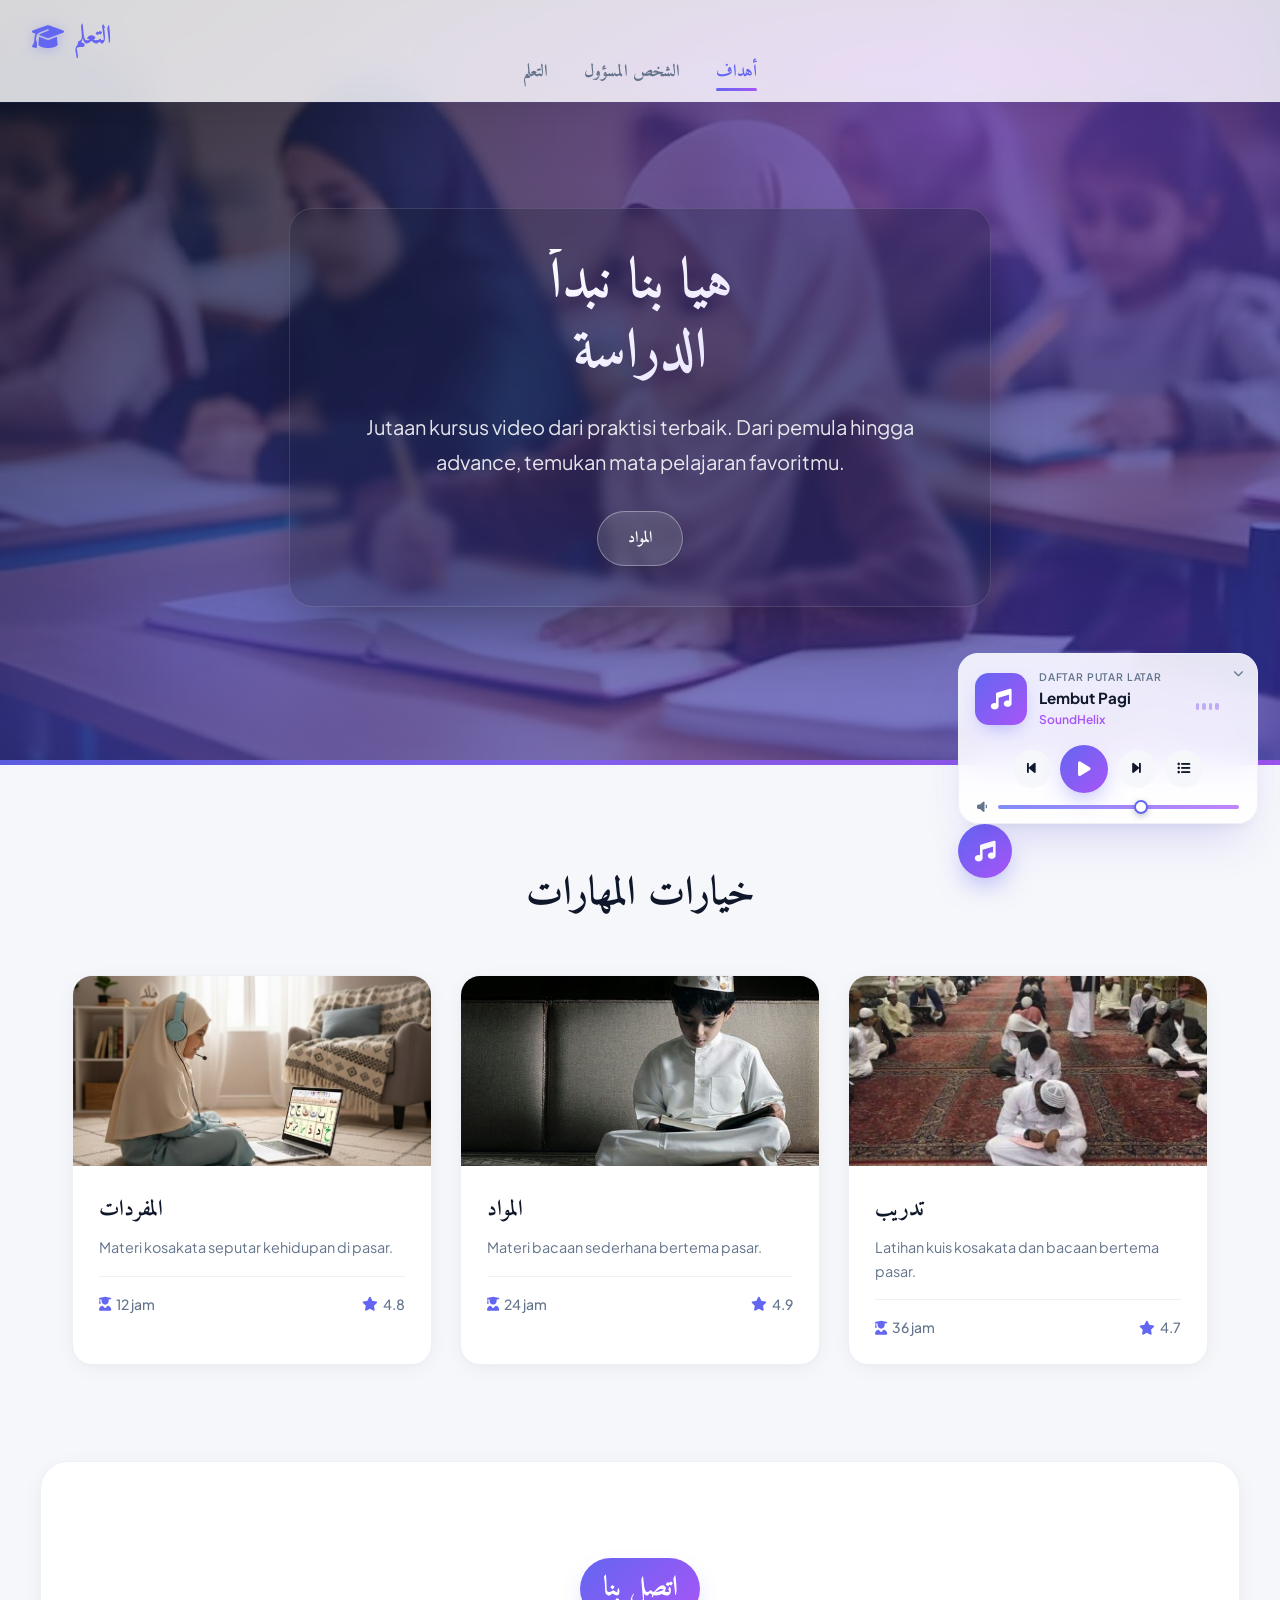
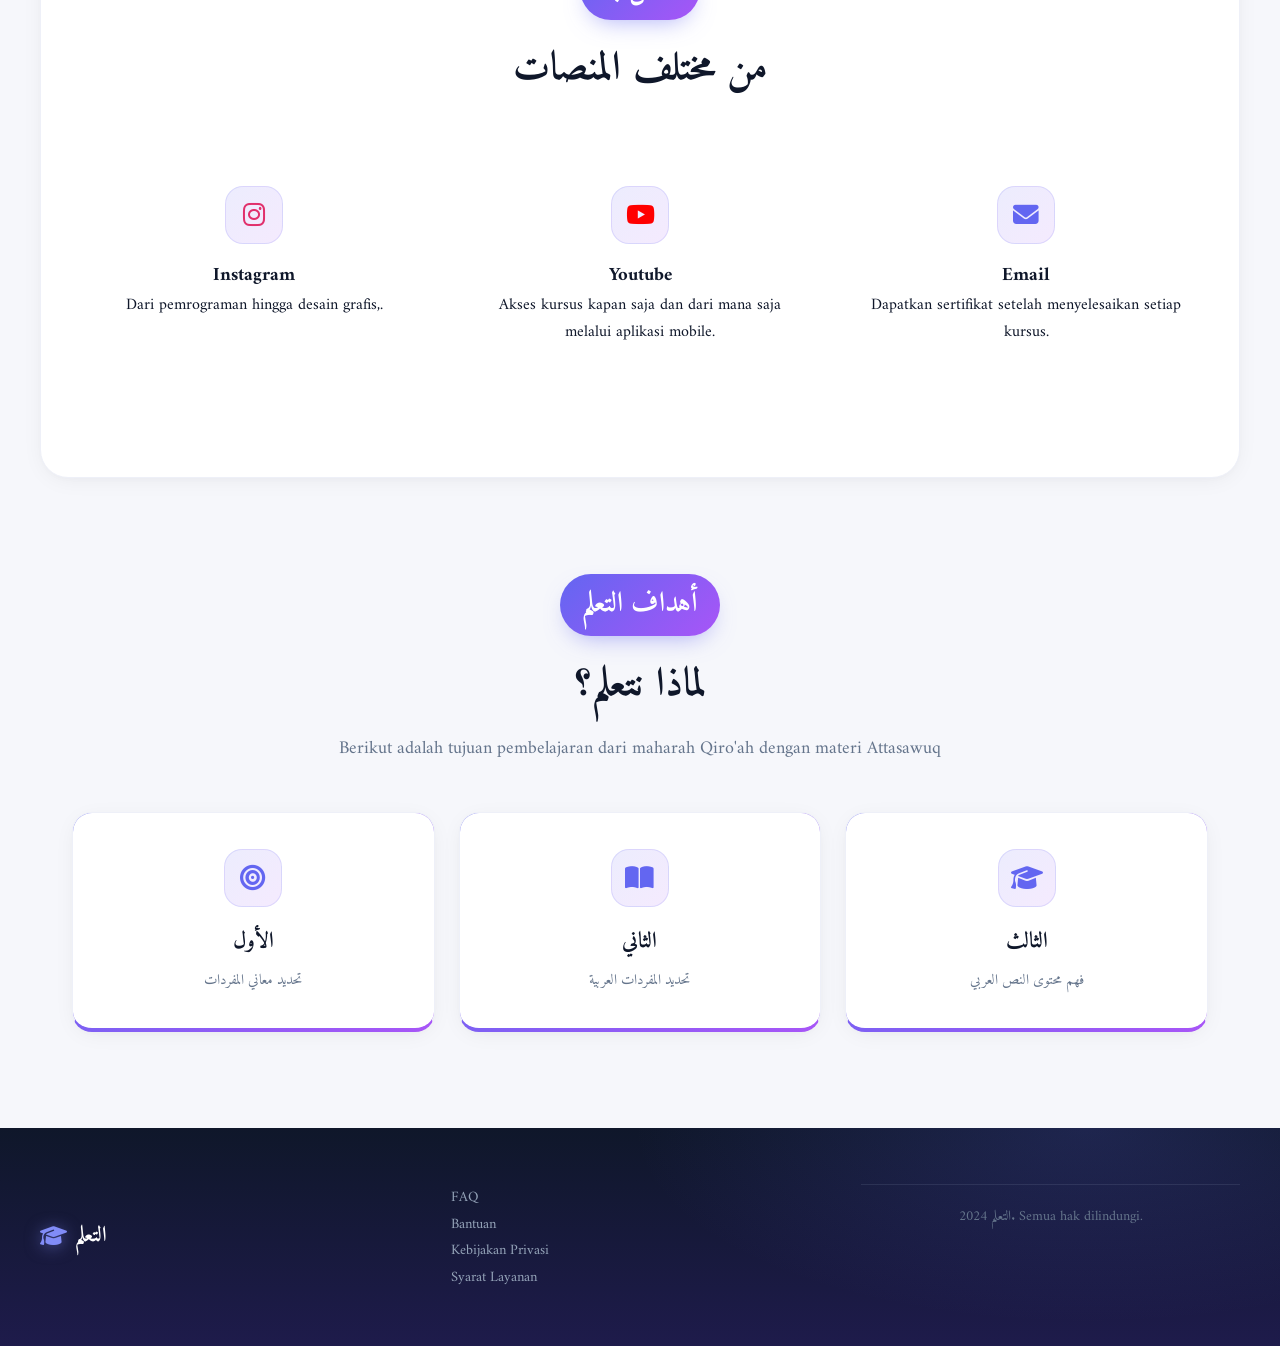
==== commit 4dcc6bb8: "second trial" ====
--- a/index.html
+++ b/index.html
@@ -98,7 +98,7 @@
                         <i class="fa-brands fa-instagram"></i>
                     </div>
                     <h3>Instagram</h3>
-                    <p>Dari pemrograman hingga desain grafis, seratusan topik tersedia.</p>
+                    <p>Dari pemrograman hingga desain grafis,.</p>
                 </a>
             </div>
             <div class="feature-card">
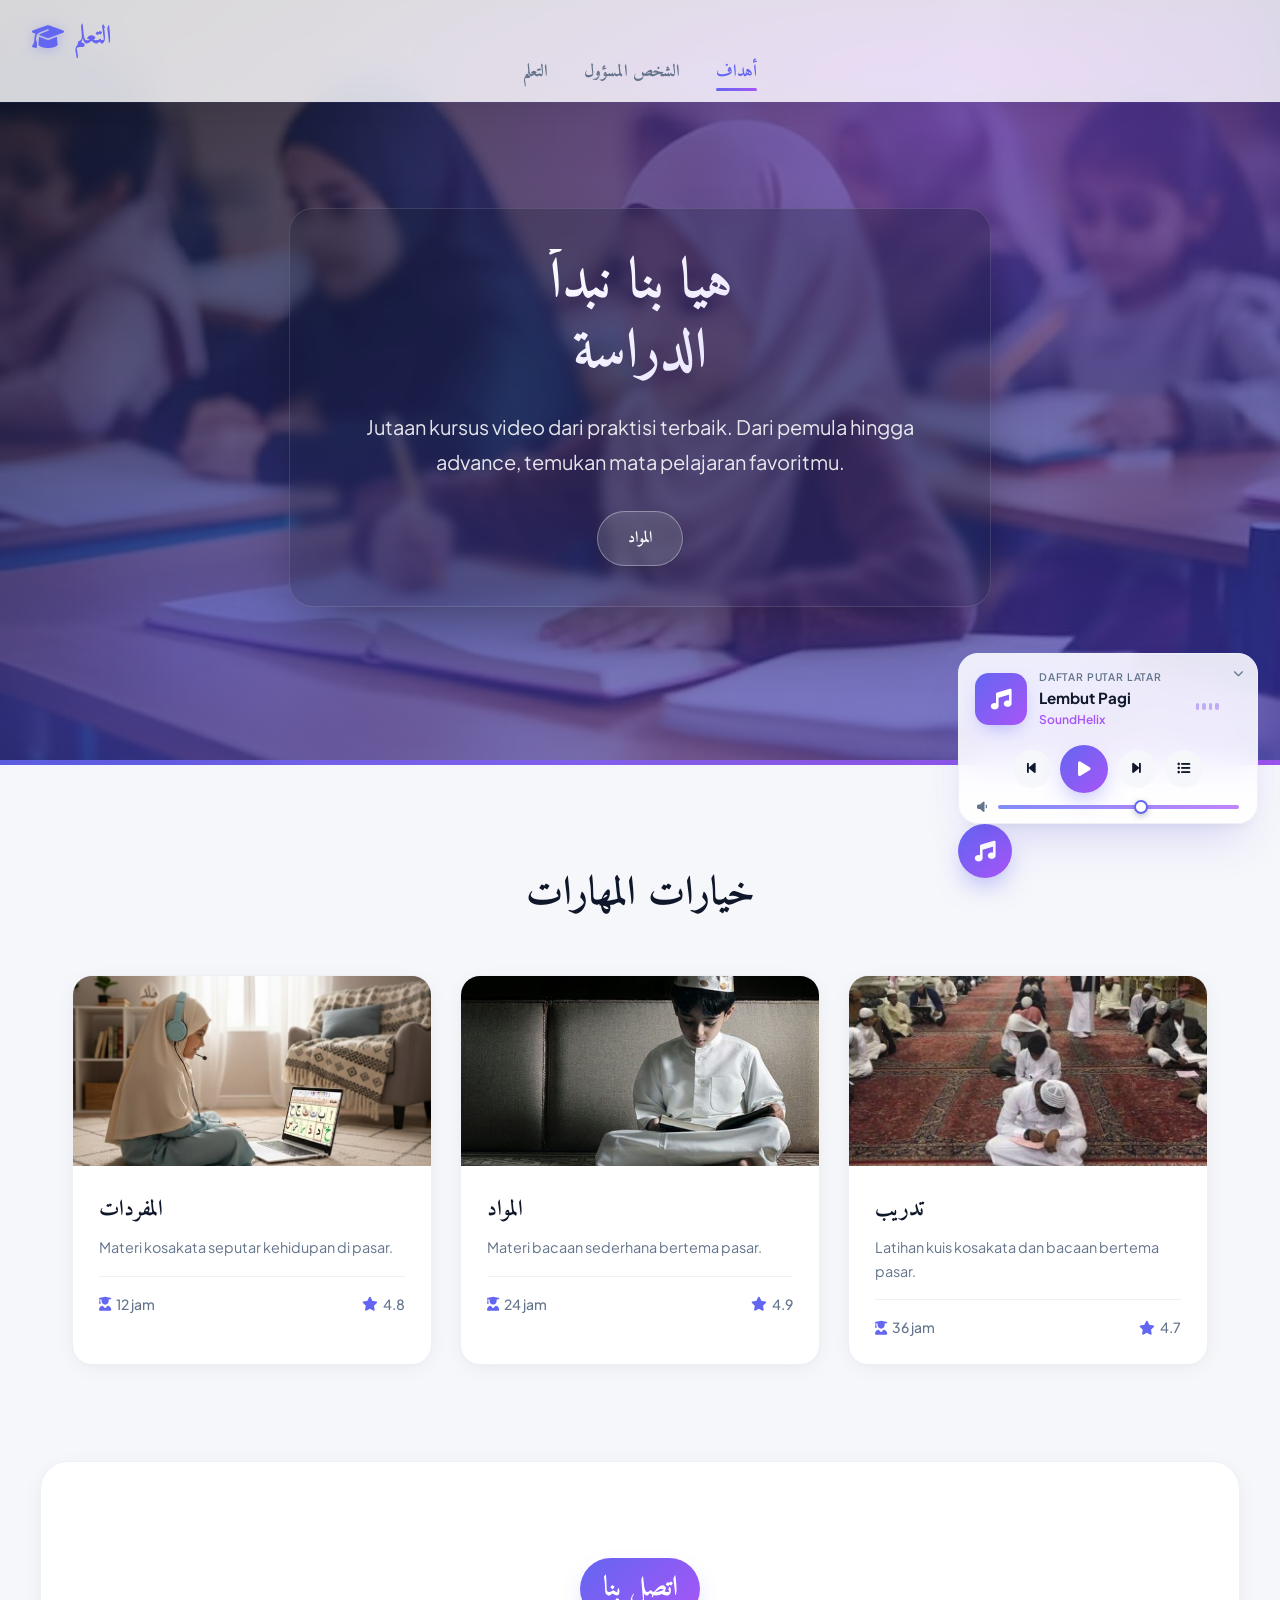
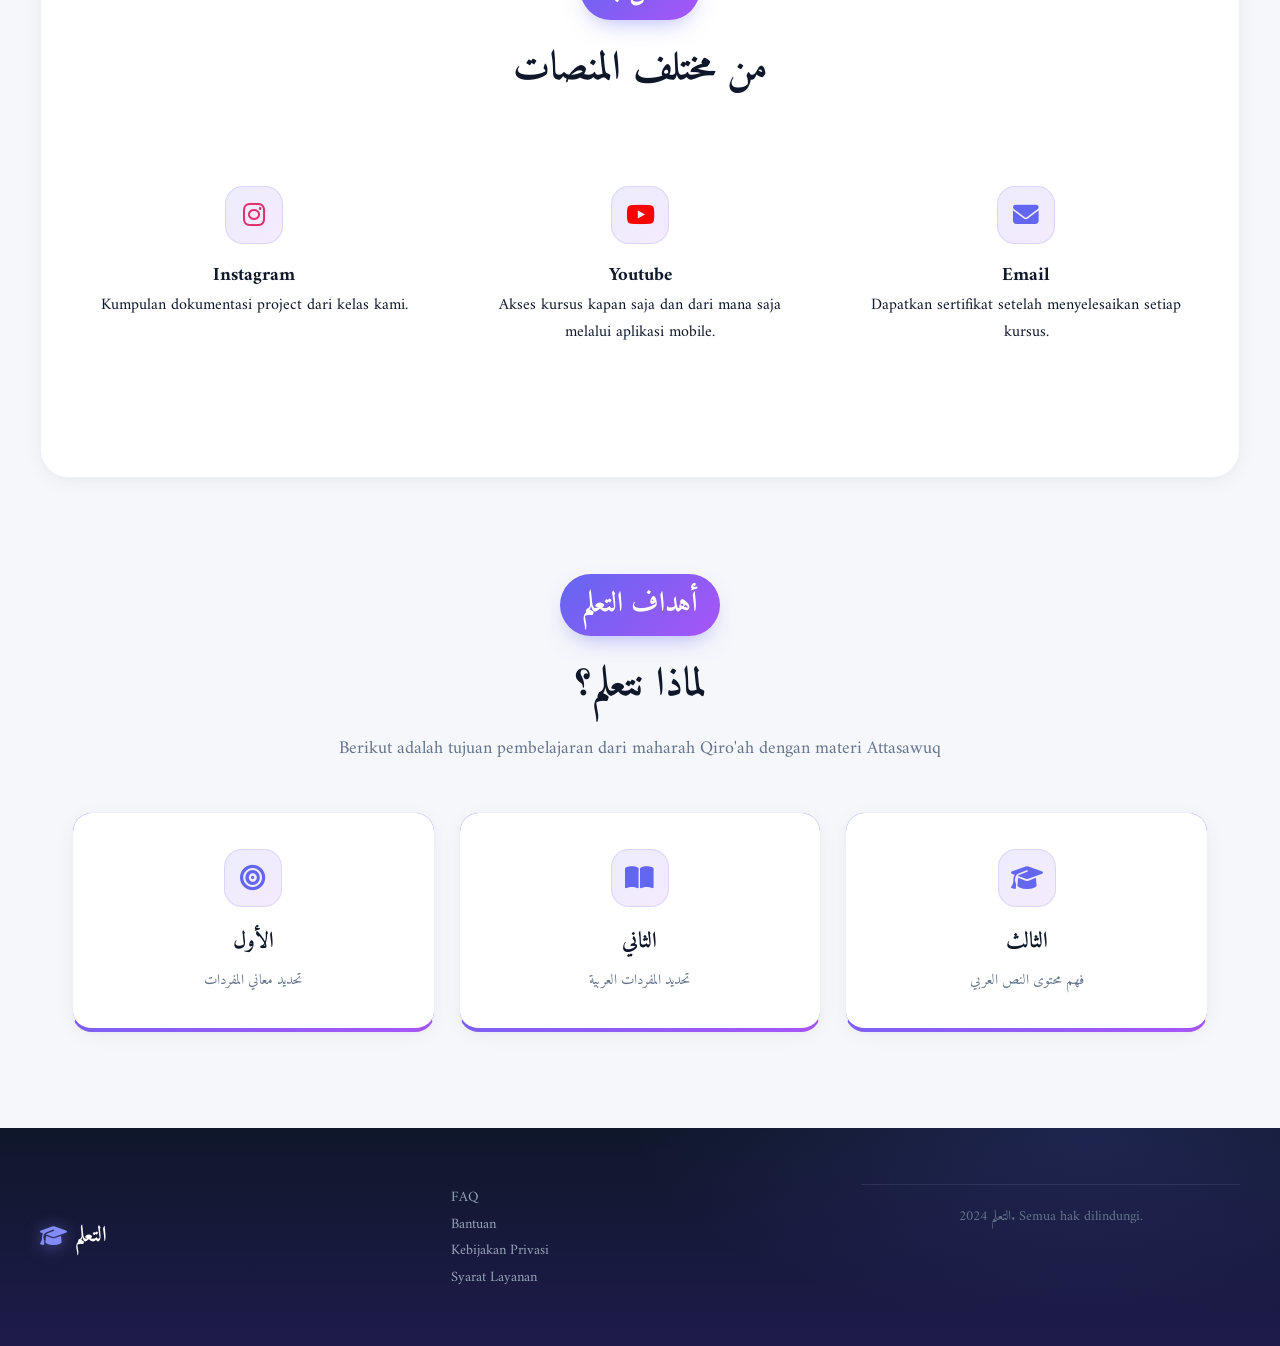
==== commit efa4ee05: "third trial" ====
--- a/index.html
+++ b/index.html
@@ -98,7 +98,7 @@
                         <i class="fa-brands fa-instagram"></i>
                     </div>
                     <h3>Instagram</h3>
-                    <p>Dari pemrograman hingga desain grafis,.</p>
+                    <p>Kumpulan dokumentasi project dari kelas kami.</p>
                 </a>
             </div>
             <div class="feature-card">
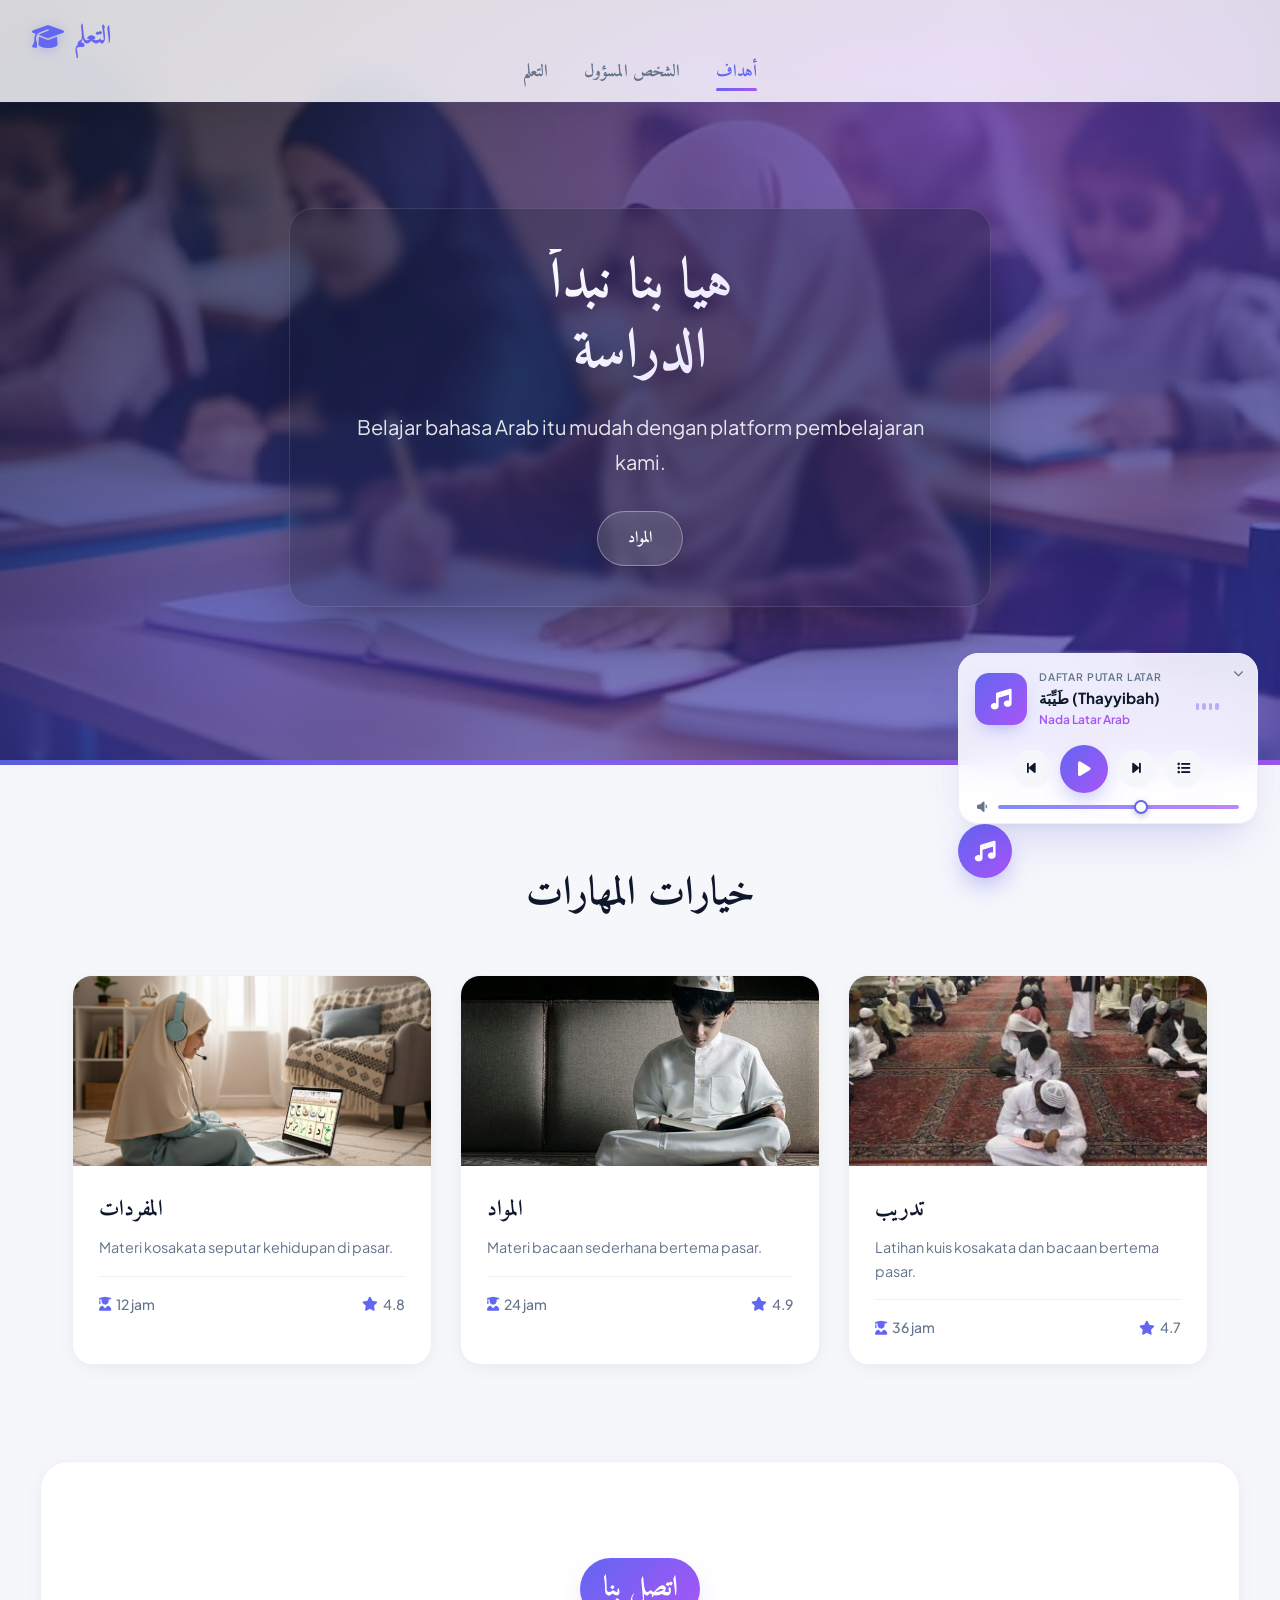
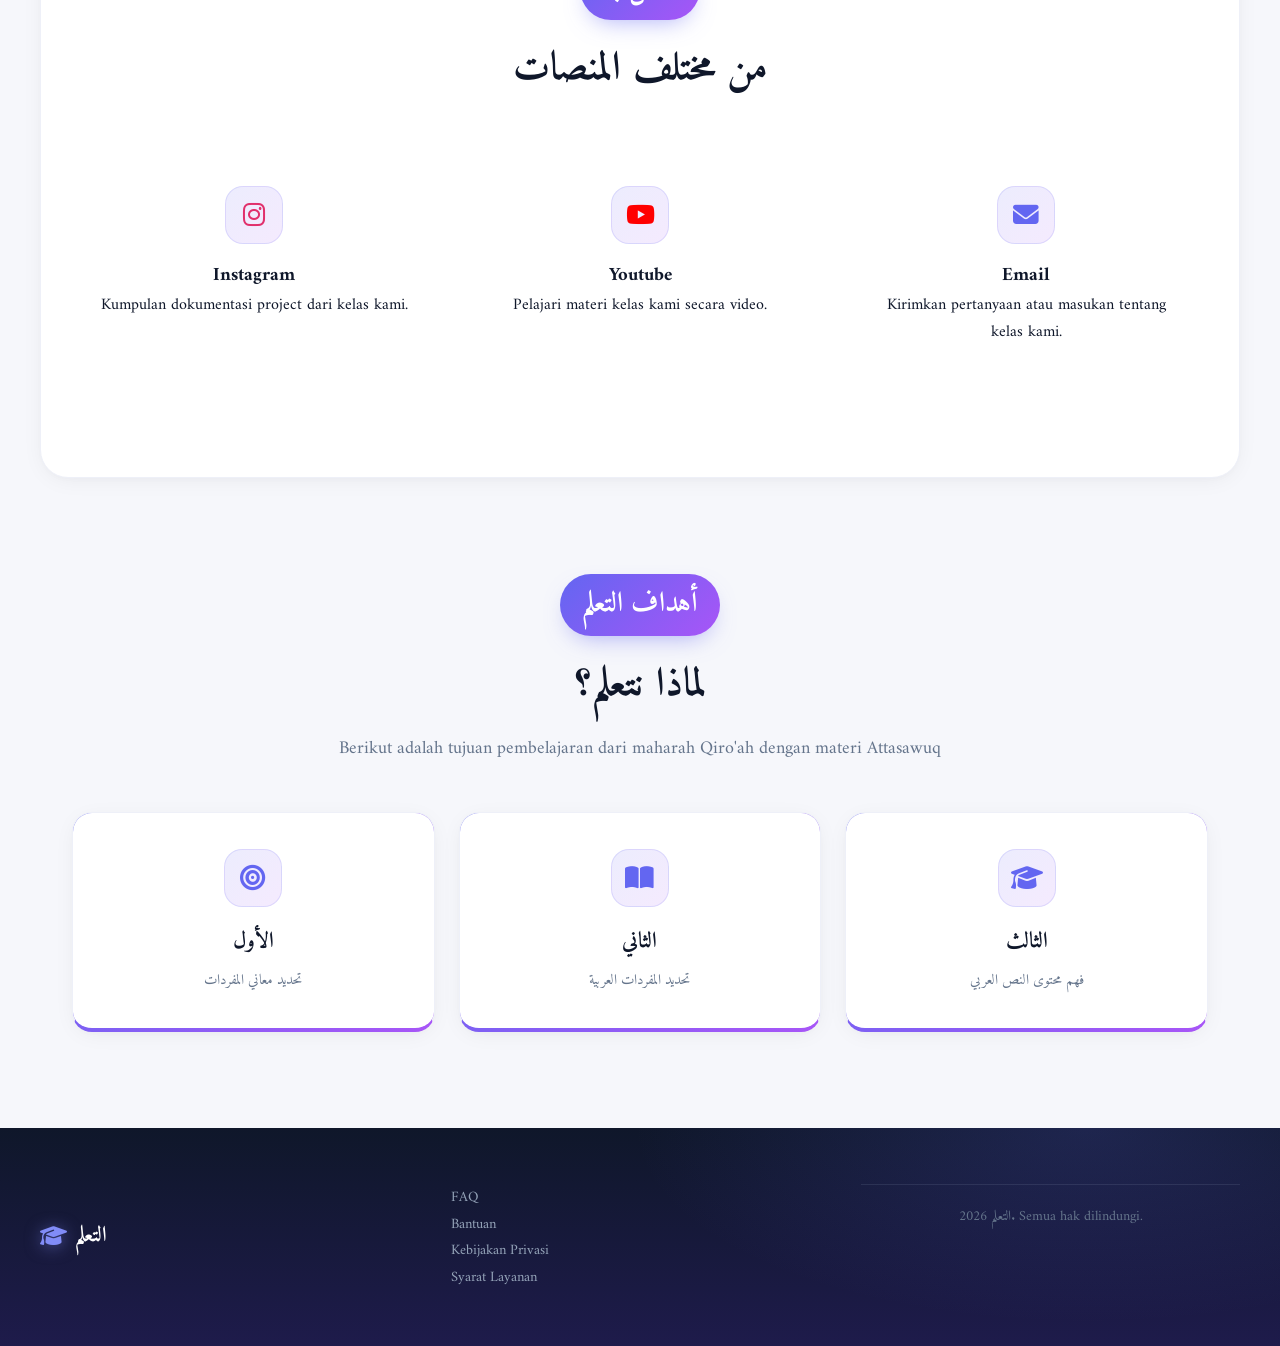
==== commit 764294ac: "fixed" ====
--- a/index.html
+++ b/index.html
@@ -25,7 +25,7 @@
     <header class="hero">
         <div class="hero-content">
             <h1> هيا بنا نبدأ <br> الدراسة </h1>
-            <p>Jutaan kursus video dari praktisi terbaik. Dari pemula hingga advance, temukan mata pelajaran favoritmu.</p>
+            <p>Belajar bahasa Arab itu mudah dengan platform pembelajaran kami.</p>
             <div class="hero-buttons">
                 <a href="#courses" class="btn-primary">المواد</a>
             </div>
@@ -107,7 +107,7 @@
                         <i class="fa-brands fa-youtube"></i>
                     </div>
                     <h3>Youtube</h3>
-                    <p>Akses kursus kapan saja dan dari mana saja melalui aplikasi mobile.</p>
+                    <p>Pelajari materi kelas kami secara video.</p>
                 </a>
             </div>
             <div class="feature-card">
@@ -116,7 +116,7 @@
                         <i class="fa-solid fa-envelope"></i>
                     </div>
                     <h3>Email</h3>
-                    <p>Dapatkan sertifikat setelah menyelesaikan setiap kursus.</p>
+                    <p>Kirimkan pertanyaan atau masukan tentang kelas kami.</p>
                 </a>
             </div>
         </div>
@@ -167,7 +167,7 @@
                 <li><a href="#">Kebijakan Privasi</a></li>
                 <li><a href="#">Syarat Layanan</a></li>
             </ul>
-            <p class="footer-copyright">2024 التعلم. Semua hak dilindungi.</p>
+            <p class="footer-copyright">2026 التعلم. Semua hak dilindungi.</p>
         </div>
     </footer>
 
--- a/css/style.css
+++ b/css/style.css
@@ -1011,6 +1011,8 @@
     display: flex;
     flex-direction: column;
     gap: 0.25rem;
+    flex: 1; /* isi sisa lebar baris agar teks Arab rata kanan lurus antar-baris */
+    min-width: 0;
 }
 
 .reading-ar {
@@ -1020,6 +1022,9 @@
     color: var(--text-color);
     direction: rtl;
     text-align: right;
+    line-height: 2.1; /* ruang cukup untuk harakat agar tidak terpotong */
+    letter-spacing: normal;
+    word-spacing: 0.05em;
 }
 
 .reading-id {
@@ -1087,6 +1092,8 @@
     color: var(--text-color);
     direction: rtl;
     text-align: right;
+    line-height: 2;
+    letter-spacing: normal;
     margin-bottom: 0.25rem;
 }
 
@@ -1124,10 +1131,13 @@
 .passage-ar {
     font-family: 'Amiri', serif;
     font-size: 1.65rem;
-    line-height: 2.3;
+    line-height: 2.35;
     color: var(--text-color);
     direction: rtl;
-    text-align: right;
+    text-align: justify;
+    text-justify: inter-word;
+    word-spacing: 0.06em;
+    letter-spacing: normal;
     margin-bottom: 2rem;
     position: relative;
 }
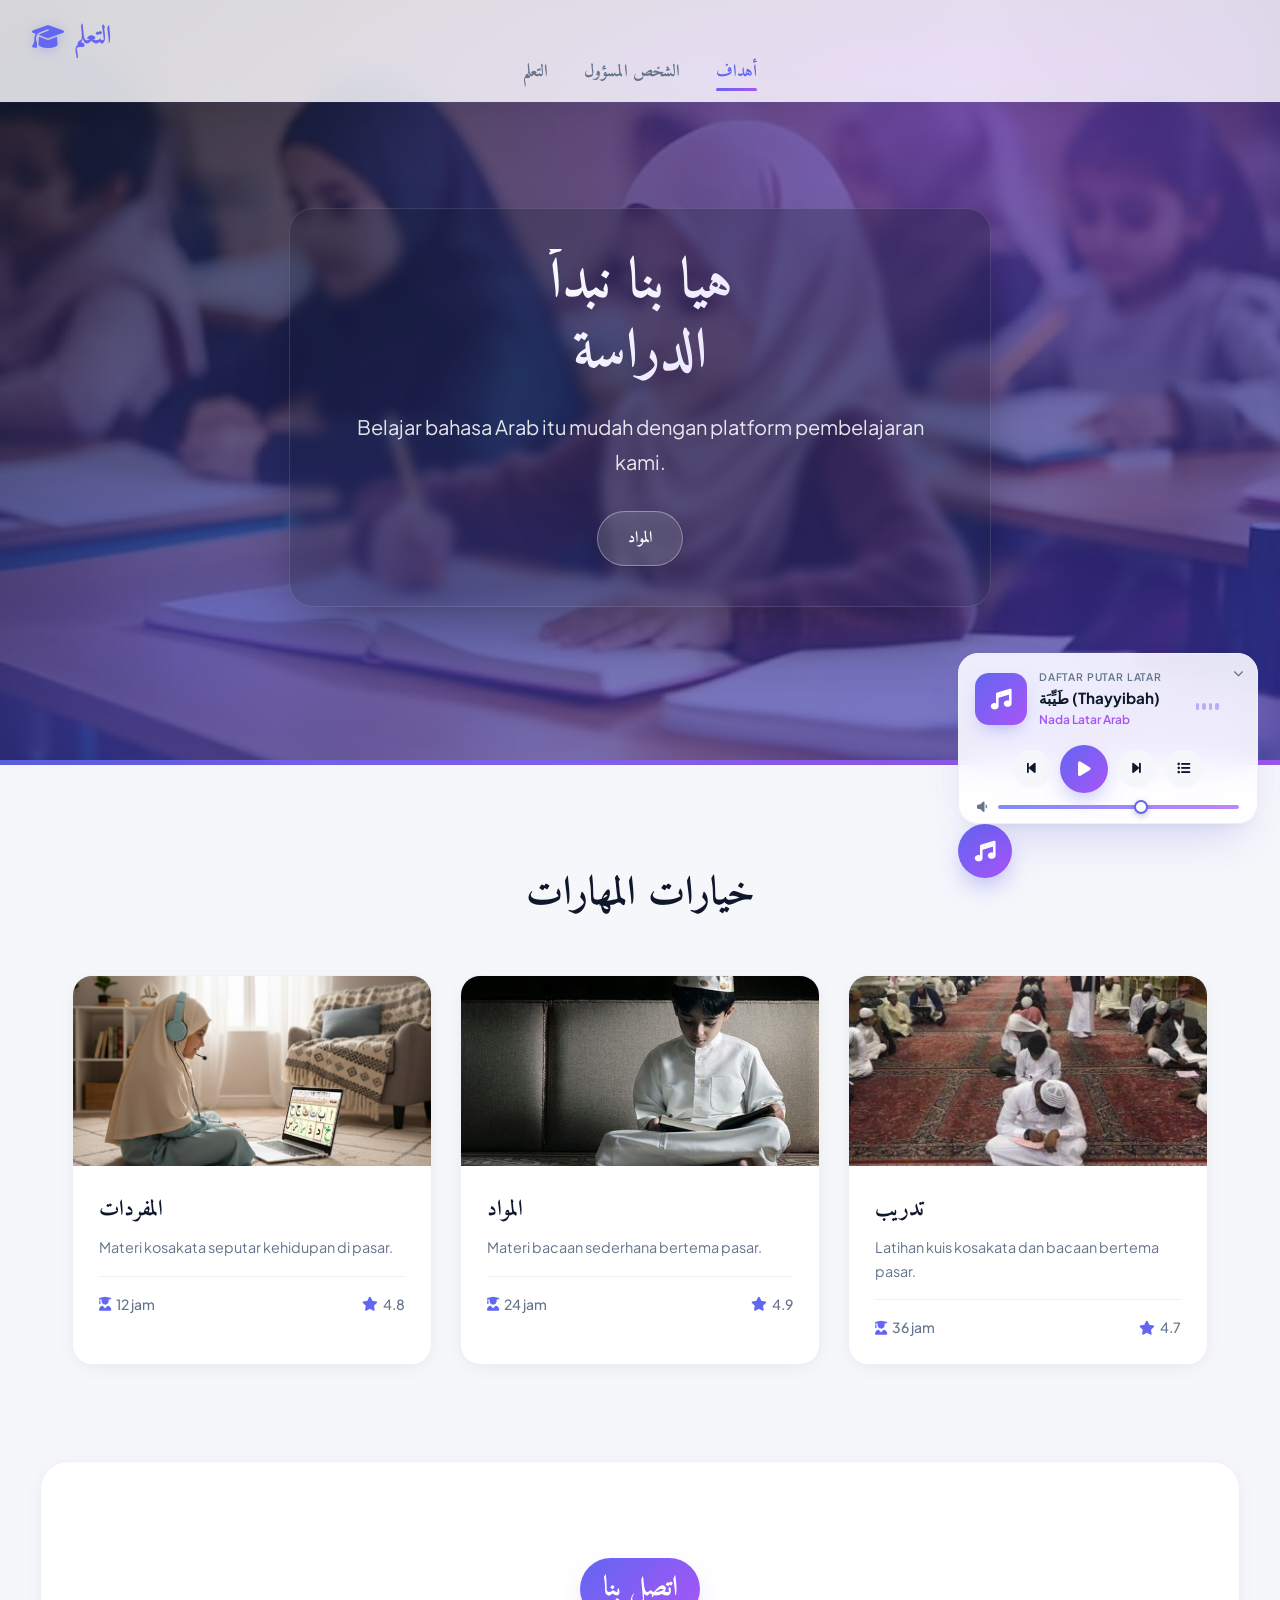
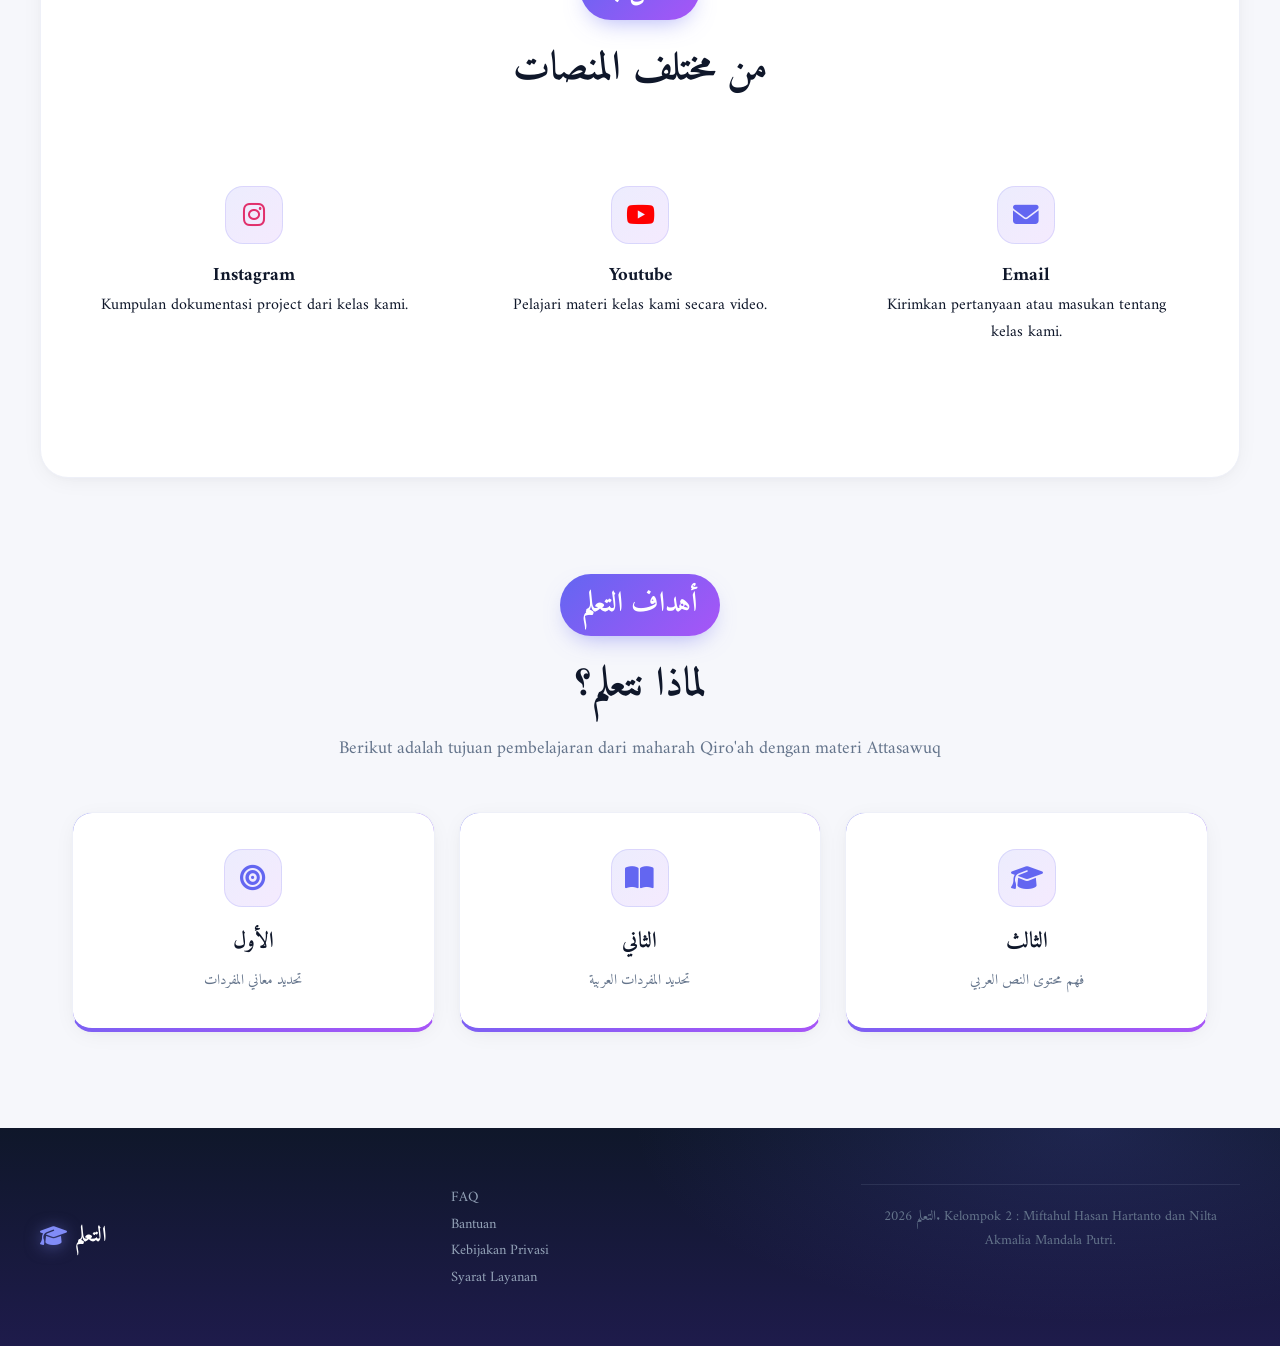
==== commit 20f5e064: "fix" ====
--- a/index.html
+++ b/index.html
@@ -167,7 +167,7 @@
                 <li><a href="#">Kebijakan Privasi</a></li>
                 <li><a href="#">Syarat Layanan</a></li>
             </ul>
-            <p class="footer-copyright">2026 التعلم. Semua hak dilindungi.</p>
+            <p class="footer-copyright">2026 التعلم. Kelompok 2 : Miftahul Hasan Hartanto dan Nilta Akmalia Mandala Putri.</p>
         </div>
     </footer>
 
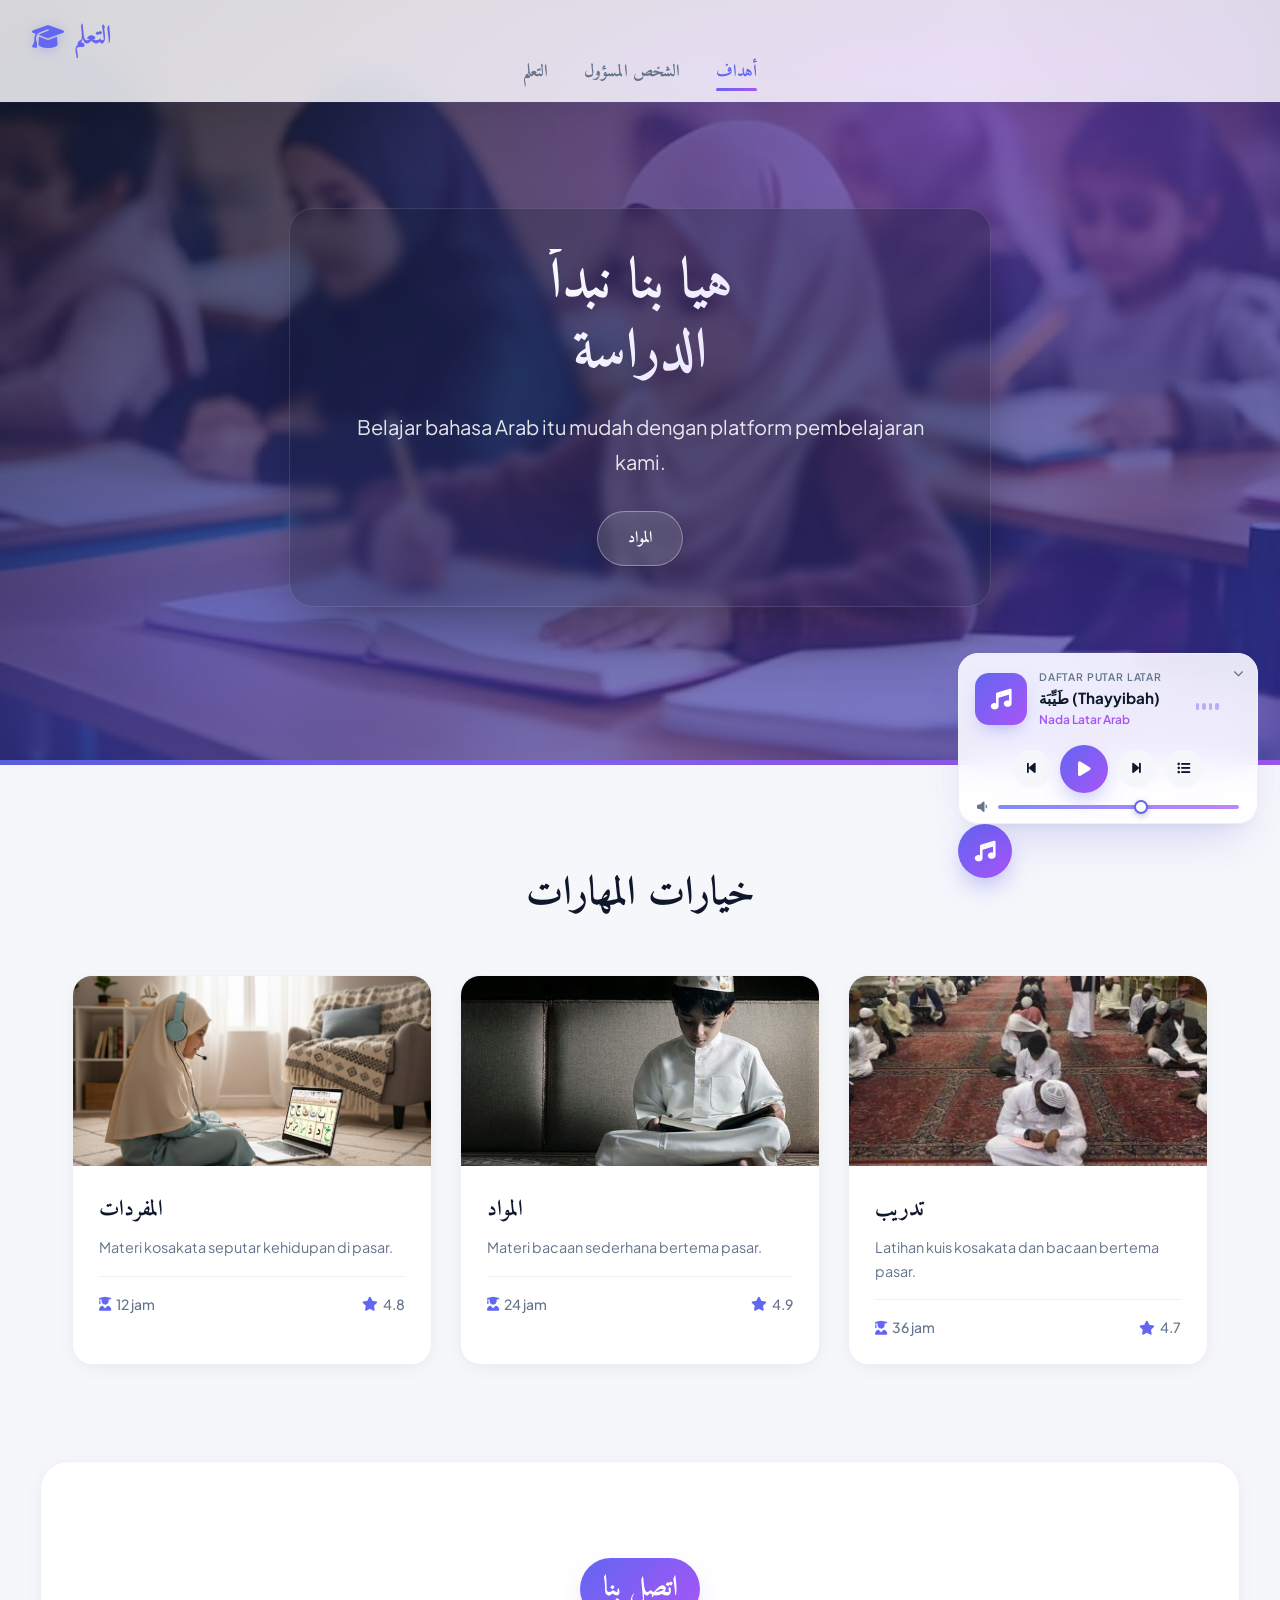
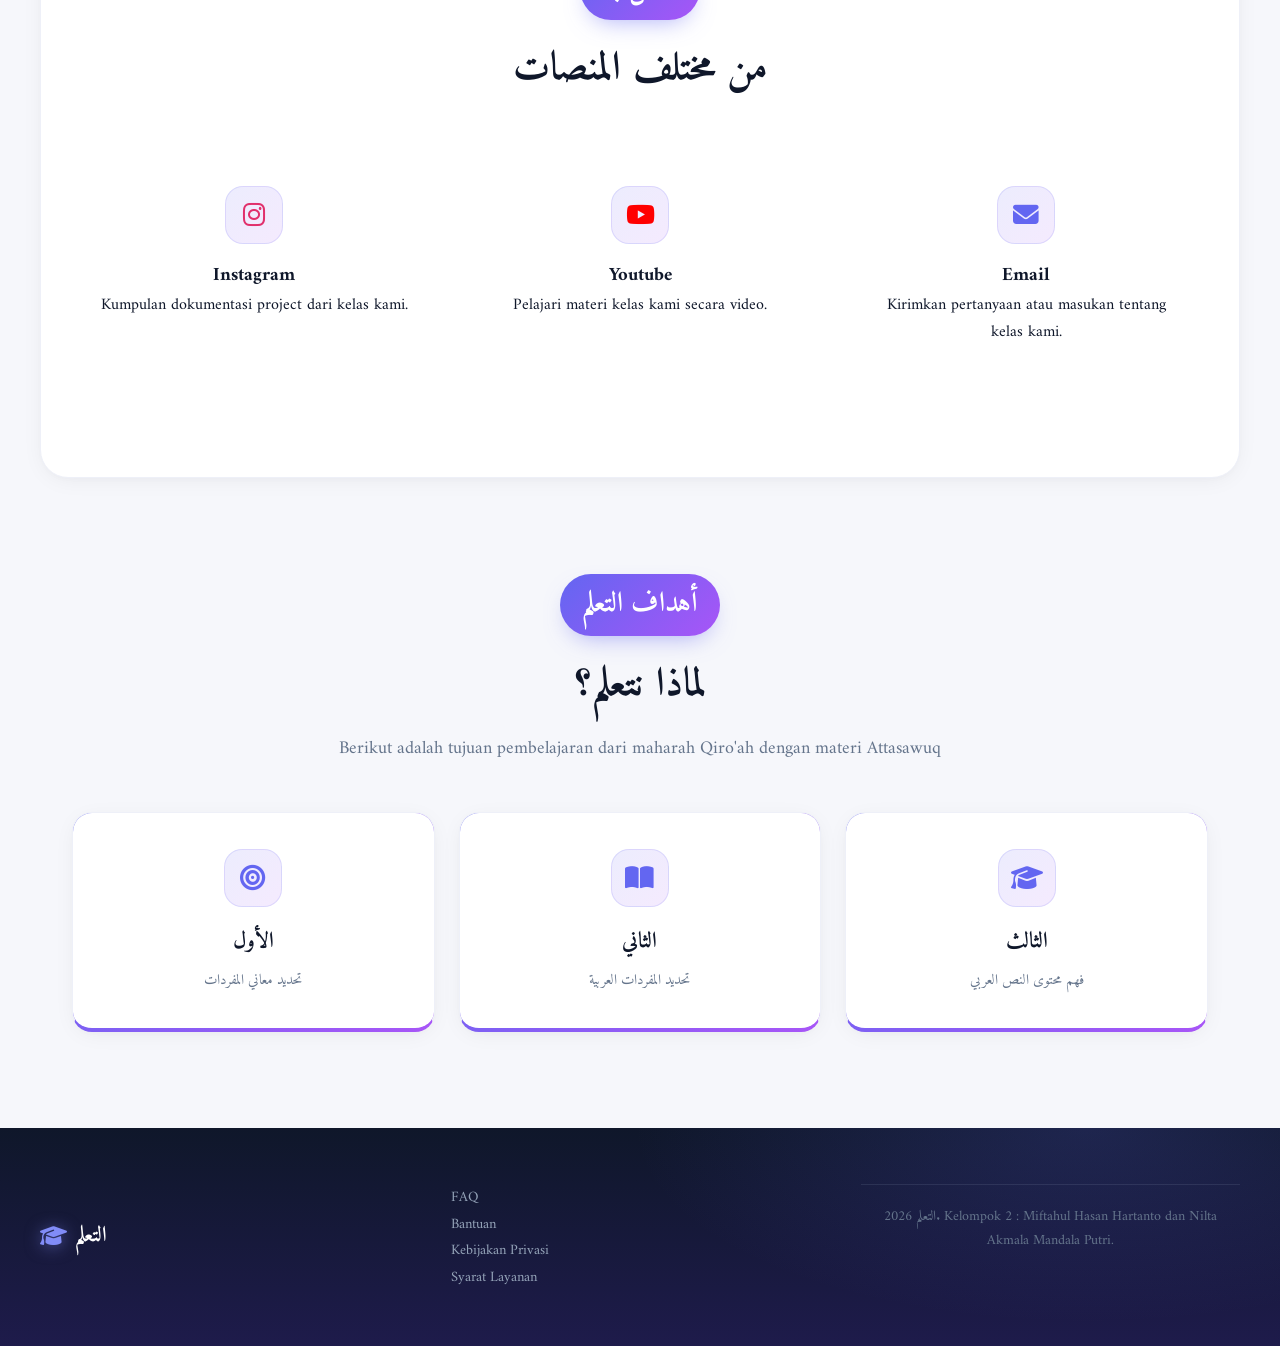
==== commit 1562a9da: "fit" ====
--- a/index.html
+++ b/index.html
@@ -167,7 +167,7 @@
                 <li><a href="#">Kebijakan Privasi</a></li>
                 <li><a href="#">Syarat Layanan</a></li>
             </ul>
-            <p class="footer-copyright">2026 التعلم. Kelompok 2 : Miftahul Hasan Hartanto dan Nilta Akmalia Mandala Putri.</p>
+            <p class="footer-copyright">2026 التعلم. Kelompok 2 : Miftahul Hasan Hartanto dan Nilta Akmala Mandala Putri.</p>
         </div>
     </footer>
 
